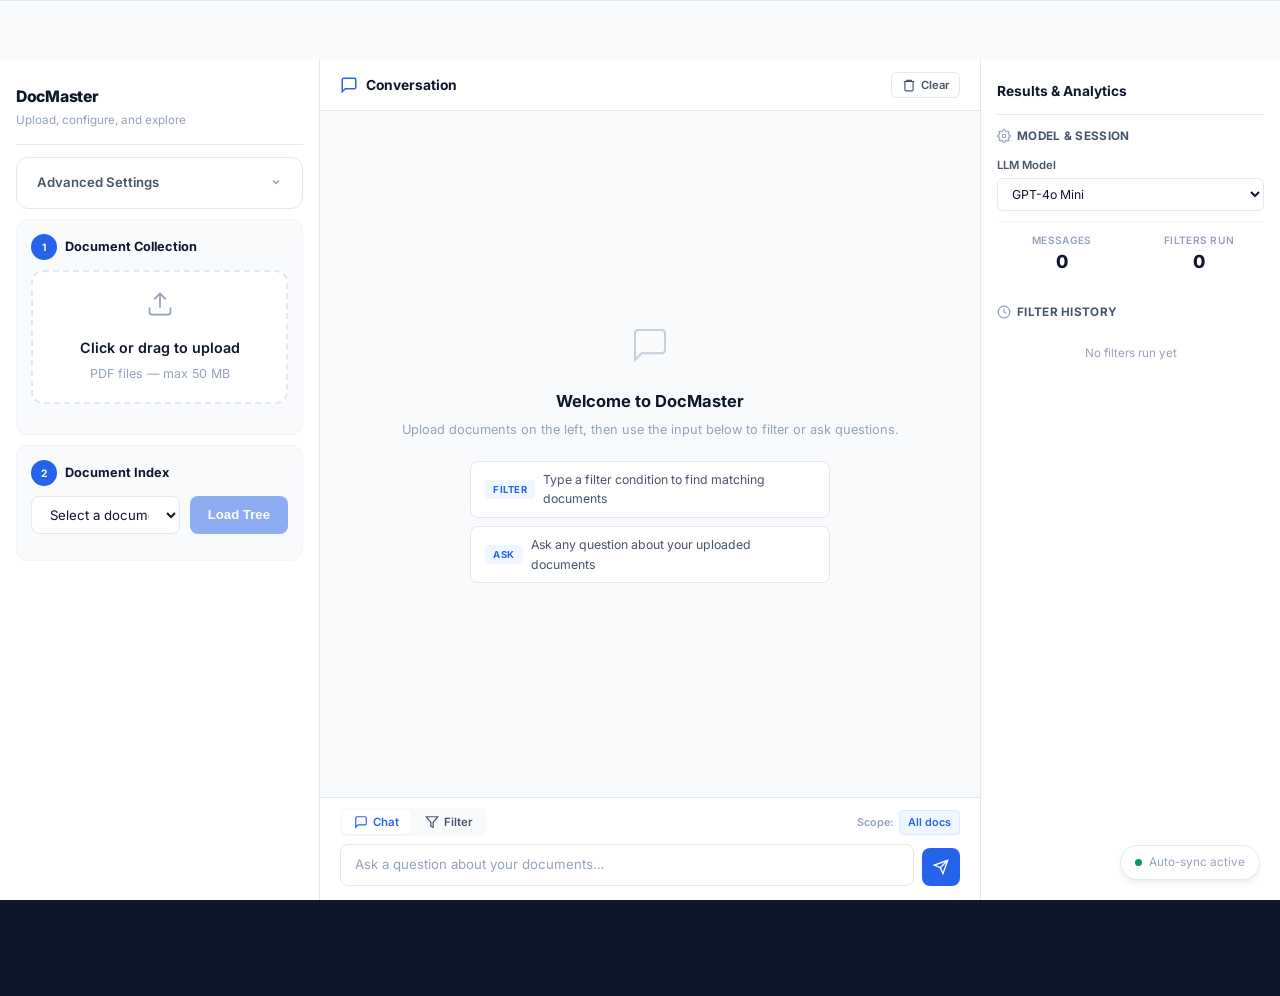
==== demo.html @ 3471fab4 "Improve demo system layout" ====
<!DOCTYPE html>
<html lang="en">
<head>
    <meta charset="UTF-8">
    <meta name="viewport" content="width=device-width, initial-scale=1.0">
    <title>DocMaster — Live Demo</title>
    <link rel="preconnect" href="https://fonts.googleapis.com">
    <link href="https://fonts.googleapis.com/css2?family=Inter:wght@300;400;500;600;700;800&display=swap" rel="stylesheet">
    <link rel="stylesheet" href="style.css">
</head>
<body class="demo-page" data-page="demo" data-nav-cta-text="Back to Home" data-nav-cta-href="index.html">

    <nav id="main-nav"></nav>

    <!-- Three-Column Demo Layout -->
    <div class="demo-layout-v2">

        <!-- Left Column: Config, Upload, Tree -->
        <aside class="panel-left">
            <div class="panel-left-header">
                <h2>DocMaster</h2>
                <p>Upload, configure, and explore</p>
            </div>

            <!-- Settings -->
            <div class="settings-panel">
                <div class="settings-header" id="settingsHeader">
                    <div class="settings-title">Advanced Settings</div>
                    <div class="settings-toggle" id="settingsToggle">
                        <svg width="12" height="12" viewBox="0 0 24 24" fill="none" stroke="currentColor" stroke-width="3"><path d="M6 9l6 6 6-6"/></svg>
                    </div>
                </div>
                <div class="settings-content" id="settingsContent">
                    <div class="setting-item">
                        <label class="setting-label" for="filterTopK">Filter Top K</label>
                        <div class="setting-description">Top chunks retrieved for the filter decision</div>
                        <input type="number" id="filterTopK" value="10" min="1" max="50">
                    </div>
                    <div class="setting-item">
                        <label class="setting-label" for="ragTopK">RAG Top K</label>
                        <div class="setting-description">Top results for RAG Q&amp;A retrieval</div>
                        <input type="number" id="ragTopK" value="5" min="1" max="20">
                    </div>
                    <div class="setting-item" style="justify-content:flex-end;">
                        <button class="settings-reset" id="resetSettings">Reset Defaults</button>
                    </div>
                </div>
            </div>

            <!-- Upload -->
            <div class="panel-card">
                <div class="panel-card-title">
                    <span class="step-num">1</span>
                    Document Collection
                </div>
                <div class="upload-area" id="uploadArea">
                    <div class="upload-icon">
                        <svg width="28" height="28" viewBox="0 0 24 24" fill="none" stroke="currentColor" stroke-width="1.5"><path d="M21 15v4a2 2 0 0 1-2 2H5a2 2 0 0 1-2-2v-4"/><polyline points="17 8 12 3 7 8"/><line x1="12" y1="3" x2="12" y2="15"/></svg>
                    </div>
                    <div id="uploadText">
                        <p class="upload-text-main">Click or drag to upload</p>
                        <p class="upload-text-sub">PDF files &mdash; max 50 MB</p>
                    </div>
                    <input type="file" id="fileInput" accept=".pdf">
                </div>
                <div id="uploadStatus"></div>
                <div class="document-list" id="documentList"></div>
            </div>

            <!-- Tree Viewer -->
            <div class="panel-card">
                <div class="panel-card-title">
                    <span class="step-num">2</span>
                    Document Index
                </div>
                <div class="tree-controls">
                    <select class="tree-select" id="treeDocumentSelect">
                        <option value="">Select a document&hellip;</option>
                    </select>
                    <button class="btn-small" id="loadTreeBtn" disabled>Load Tree</button>
                </div>
                <div class="index-view-tabs" id="indexViewTabs" style="display:none;">
                    <button class="index-tab active" data-view="tree">
                        <svg width="14" height="14" viewBox="0 0 24 24" fill="none" stroke="currentColor" stroke-width="2"><path d="M12 2L2 7l10 5 10-5-10-5z"/><path d="M2 17l10 5 10-5"/></svg>
                        Doc Tree
                    </button>
                    <button class="index-tab" data-view="hyperedge">
                        <svg width="14" height="14" viewBox="0 0 24 24" fill="none" stroke="currentColor" stroke-width="2"><circle cx="12" cy="12" r="3"/><path d="M12 2a10 10 0 0 1 0 20 10 10 0 0 1 0-20"/></svg>
                        Hyperedge
                    </button>
                    <button class="index-tab" data-view="cluster">
                        <svg width="14" height="14" viewBox="0 0 24 24" fill="none" stroke="currentColor" stroke-width="2"><circle cx="8" cy="8" r="3"/><circle cx="16" cy="16" r="3"/><circle cx="16" cy="8" r="3"/></svg>
                        Semantic Cluster
                    </button>
                </div>
                <div id="treeViewer" class="tree-viewer"></div>
            </div>
        </aside>

        <!-- Center Column: Unified Conversation -->
        <main class="panel-center">
            <div class="conversation-container">
                <!-- Conversation header -->
                <div class="conversation-header">
                    <div class="conversation-title">
                        <svg width="18" height="18" viewBox="0 0 24 24" fill="none" stroke="currentColor" stroke-width="2"><path d="M21 15a2 2 0 0 1-2 2H7l-4 4V5a2 2 0 0 1 2-2h14a2 2 0 0 1 2 2z"/></svg>
                        Conversation
                    </div>
                    <div class="conversation-actions">
                        <button class="conv-action-btn" id="chatClearBtn" title="Clear conversation">
                            <svg width="14" height="14" viewBox="0 0 24 24" fill="none" stroke="currentColor" stroke-width="2"><path d="M3 6h18"/><path d="M8 6V4h8v2"/><path d="M19 6v14a2 2 0 0 1-2 2H7a2 2 0 0 1-2-2V6"/></svg>
                            Clear
                        </button>
                    </div>
                </div>

                <!-- Conversation messages -->
                <div class="conversation-messages" id="chatMessages">
                    <div class="conversation-welcome" id="chatEmpty">
                        <div class="welcome-icon">
                            <svg width="40" height="40" viewBox="0 0 24 24" fill="none" stroke="currentColor" stroke-width="1.2"><path d="M21 15a2 2 0 0 1-2 2H7l-4 4V5a2 2 0 0 1 2-2h14a2 2 0 0 1 2 2z"/></svg>
                        </div>
                        <h3>Welcome to DocMaster</h3>
                        <p>Upload documents on the left, then use the input below to filter or ask questions.</p>
                        <div class="welcome-hints">
                            <div class="welcome-hint">
                                <span class="hint-tag">Filter</span>
                                Type a filter condition to find matching documents
                            </div>
                            <div class="welcome-hint">
                                <span class="hint-tag">Ask</span>
                                Ask any question about your uploaded documents
                            </div>
                        </div>
                    </div>
                </div>

                <!-- Unified input -->
                <div class="conversation-input-area">
                    <div class="input-mode-bar">
                        <div class="input-mode-tabs" id="inputModeTabs">
                            <button class="input-mode-tab active" data-mode="chat">
                                <svg width="14" height="14" viewBox="0 0 24 24" fill="none" stroke="currentColor" stroke-width="2"><path d="M21 15a2 2 0 0 1-2 2H7l-4 4V5a2 2 0 0 1 2-2h14a2 2 0 0 1 2 2z"/></svg>
                                Chat
                            </button>
                            <button class="input-mode-tab" data-mode="filter">
                                <svg width="14" height="14" viewBox="0 0 24 24" fill="none" stroke="currentColor" stroke-width="2"><polygon points="22 3 2 3 10 12.46 10 19 14 21 14 12.46 22 3"/></svg>
                                Filter
                            </button>
                        </div>
                        <div class="input-scope-bar" id="inputScopeBar">
                            <span class="scope-label">Scope:</span>
                            <div class="scope-options" id="chatScopeOptions">
                                <span class="scope-chip active" data-scope="all">All docs</span>
                                <span class="scope-chip" data-scope="filtered" id="filteredScopeChip" style="display:none;">Matched only</span>
                            </div>
                        </div>
                    </div>
                    <div class="input-row">
                        <textarea class="conv-input" id="chatInput" placeholder="Ask a question about your documents&hellip;" rows="1"></textarea>
                        <button class="conv-send-btn" id="chatSendBtn">
                            <svg width="16" height="16" viewBox="0 0 24 24" fill="none" stroke="currentColor" stroke-width="2"><line x1="22" y1="2" x2="11" y2="13"/><polygon points="22 2 15 22 11 13 2 9 22 2"/></svg>
                        </button>
                    </div>
                </div>
            </div>
        </main>

        <!-- Right Column: Results & Session -->
        <aside class="panel-right">
            <div class="panel-right-header">
                <h3>Results &amp; Analytics</h3>
            </div>

            <!-- Model Selection -->
            <div class="right-section">
                <div class="right-section-title">
                    <svg width="14" height="14" viewBox="0 0 24 24" fill="none" stroke="currentColor" stroke-width="2"><circle cx="12" cy="12" r="3"/><path d="M19.4 15a1.65 1.65 0 0 0 .33 1.82l.06.06a2 2 0 0 1 0 2.83 2 2 0 0 1-2.83 0l-.06-.06a1.65 1.65 0 0 0-1.82-.33 1.65 1.65 0 0 0-1 1.51V21a2 2 0 0 1-2 2 2 2 0 0 1-2-2v-.09A1.65 1.65 0 0 0 9 19.4a1.65 1.65 0 0 0-1.82.33l-.06.06a2 2 0 0 1-2.83 0 2 2 0 0 1 0-2.83l.06-.06A1.65 1.65 0 0 0 4.68 15a1.65 1.65 0 0 0-1.51-1H3a2 2 0 0 1-2-2 2 2 0 0 1 2-2h.09A1.65 1.65 0 0 0 4.6 9a1.65 1.65 0 0 0-.33-1.82l-.06-.06a2 2 0 0 1 0-2.83 2 2 0 0 1 2.83 0l.06.06A1.65 1.65 0 0 0 9 4.68a1.65 1.65 0 0 0 1-1.51V3a2 2 0 0 1 2-2 2 2 0 0 1 2 2v.09a1.65 1.65 0 0 0 1 1.51 1.65 1.65 0 0 0 1.82-.33l.06-.06a2 2 0 0 1 2.83 0 2 2 0 0 1 0 2.83l-.06.06A1.65 1.65 0 0 0 19.4 9a1.65 1.65 0 0 0 1.51 1H21a2 2 0 0 1 2 2 2 2 0 0 1-2 2h-.09a1.65 1.65 0 0 0-1.51 1z"/></svg>
                    Model &amp; Session
                </div>
                <div class="model-select-row">
                    <label class="model-label">LLM Model</label>
                    <select class="model-select" id="modelSelect">
                        <option value="gpt-4o-mini">GPT-4o Mini</option>
                        <option value="gpt-4o">GPT-4o</option>
                        <option value="claude-sonnet">Claude Sonnet</option>
                        <option value="claude-haiku">Claude Haiku</option>
                    </select>
                </div>
                <div class="session-info">
                    <div class="session-stat">
                        <span class="session-stat-label">Messages</span>
                        <span class="session-stat-value" id="sessionMsgCount">0</span>
                    </div>
                    <div class="session-stat">
                        <span class="session-stat-label">Filters run</span>
                        <span class="session-stat-value" id="sessionFilterCount">0</span>
                    </div>
                </div>
            </div>

            <!-- Filter Results Summary -->
            <div class="right-section" id="filterResultsPanel" style="display:none;">
                <div class="right-section-title">
                    <svg width="14" height="14" viewBox="0 0 24 24" fill="none" stroke="currentColor" stroke-width="2"><polygon points="22 3 2 3 10 12.46 10 19 14 21 14 12.46 22 3"/></svg>
                    Latest Filter Results
                </div>
                <div class="filter-query-display" id="filterQueryDisplay"></div>

                <!-- Result summary mini-cards -->
                <div class="result-mini-cards">
                    <div class="result-mini-card" id="miniDocTree">
                        <div class="mini-card-value" id="miniDocTreeVal">0</div>
                        <div class="mini-card-label">Tree</div>
                    </div>
                    <div class="result-mini-card" id="miniHyperedge">
                        <div class="mini-card-value" id="miniHyperedgeVal">0</div>
                        <div class="mini-card-label">Hyper</div>
                    </div>
                    <div class="result-mini-card" id="miniCombined">
                        <div class="mini-card-value" id="miniCombinedVal">0</div>
                        <div class="mini-card-label">Combined</div>
                    </div>
                </div>

                <!-- Per-doc breakdown -->
                <div class="right-doc-list" id="rightDocList"></div>

                <!-- Token usage -->
                <div class="token-usage-bar">
                    <div class="token-item">
                        <span class="token-label">Tree</span>
                        <span class="token-value" id="rightDocTokens">—</span>
                    </div>
                    <div class="token-item">
                        <span class="token-label">Hyper</span>
                        <span class="token-value" id="rightHyperedgeTokens">—</span>
                    </div>
                    <div class="token-item">
                        <span class="token-label">Combined</span>
                        <span class="token-value" id="rightCombinedTokens">—</span>
                    </div>
                </div>
            </div>

            <!-- Filter History -->
            <div class="right-section">
                <div class="right-section-title">
                    <svg width="14" height="14" viewBox="0 0 24 24" fill="none" stroke="currentColor" stroke-width="2"><circle cx="12" cy="12" r="10"/><polyline points="12 6 12 12 16 14"/></svg>
                    Filter History
                </div>
                <div class="filter-history-list" id="filterHistoryList">
                    <div class="filter-history-empty">No filters run yet</div>
                </div>
            </div>
        </aside>
    </div>

    <footer id="main-footer"></footer>

    <!-- Filter Progress Overlay -->
    <div class="filter-progress-overlay" id="filterProgressOverlay">
        <div class="filter-progress-card">
            <div class="filter-progress-title">Analyzing Documents</div>
            <div class="filter-progress-steps">
                <div class="filter-progress-step" id="fpStep1">
                    <div class="fp-step-icon">
                        <svg width="18" height="18" viewBox="0 0 24 24" fill="none" stroke="currentColor" stroke-width="2"><path d="M12 2L2 7l10 5 10-5-10-5z"/><path d="M2 17l10 5 10-5"/></svg>
                    </div>
                    <div class="fp-step-text">Traversing document trees</div>
                    <div class="fp-step-status"><span class="loading loading-blue"></span></div>
                </div>
                <div class="filter-progress-step" id="fpStep2">
                    <div class="fp-step-icon">
                        <svg width="18" height="18" viewBox="0 0 24 24" fill="none" stroke="currentColor" stroke-width="2"><circle cx="12" cy="12" r="3"/><path d="M12 2a10 10 0 0 1 0 20 10 10 0 0 1 0-20"/></svg>
                    </div>
                    <div class="fp-step-text">Searching hyperedges</div>
                    <div class="fp-step-status"></div>
                </div>
                <div class="filter-progress-step" id="fpStep3">
                    <div class="fp-step-icon">
                        <svg width="18" height="18" viewBox="0 0 24 24" fill="none" stroke="currentColor" stroke-width="2"><path d="M13 2L3 14h9l-1 8 10-12h-9l1-8z"/></svg>
                    </div>
                    <div class="fp-step-text">Combining strategies</div>
                    <div class="fp-step-status"></div>
                </div>
            </div>
            <div class="filter-progress-bar">
                <div class="filter-progress-bar-fill" id="filterProgressBar"></div>
            </div>
        </div>
    </div>

    <!-- Sync indicator -->
    <div class="sync-indicator" id="syncIndicator">
        <div class="sync-dot"></div>
        <span>Auto-sync active</span>
    </div>

    <script src="template.js"></script>
    <script src="app.js"></script>
</body>
</html>
---- style.css ----
/* ================================================================
   SemanticFilter — Professional Academic Demo Stylesheet
   ================================================================ */

*, *::before, *::after { margin: 0; padding: 0; box-sizing: border-box; }

:root {
    --primary: #2563eb;
    --primary-dark: #1d4ed8;
    --primary-light: #eff6ff;
    --primary-subtle: #dbeafe;
    --accent: #0891b2;
    --text: #0f172a;
    --text-secondary: #475569;
    --text-muted: #94a3b8;
    --border: #e2e8f0;
    --border-light: #f1f5f9;
    --bg: #f8fafc;
    --bg-alt: #f1f5f9;
    --white: #ffffff;
    --success: #059669;
    --success-bg: #ecfdf5;
    --error: #dc2626;
    --error-bg: #fef2f2;
    --shadow-xs: 0 1px 2px rgba(0,0,0,0.05);
    --shadow-sm: 0 1px 3px rgba(0,0,0,0.06), 0 1px 2px rgba(0,0,0,0.04);
    --shadow: 0 4px 6px -1px rgba(0,0,0,0.07), 0 2px 4px -2px rgba(0,0,0,0.05);
    --shadow-md: 0 10px 15px -3px rgba(0,0,0,0.08), 0 4px 6px -4px rgba(0,0,0,0.05);
    --shadow-lg: 0 20px 25px -5px rgba(0,0,0,0.08), 0 8px 10px -6px rgba(0,0,0,0.04);
    --radius: 8px;
    --radius-lg: 12px;
    --radius-xl: 16px;
    --font: 'Inter', -apple-system, BlinkMacSystemFont, 'Segoe UI', sans-serif;
    --max-width: 1120px;
    --transition: 0.2s ease;
}

html { scroll-behavior: smooth; }

body {
    font-family: var(--font);
    background: var(--white);
    color: var(--text);
    line-height: 1.6;
    font-size: 15px;
    -webkit-font-smoothing: antialiased;
    -moz-osx-font-smoothing: grayscale;
}

/* ── Navigation ── */
nav {
    position: sticky;
    top: 0;
    z-index: 100;
    background: rgba(255,255,255,0.92);
    backdrop-filter: blur(12px);
    -webkit-backdrop-filter: blur(12px);
    border-bottom: 1px solid var(--border);
}

.nav-inner {
    max-width: var(--max-width);
    margin: 0 auto;
    padding: 0 24px;
    height: 60px;
    display: flex;
    align-items: center;
    justify-content: space-between;
}

.nav-brand {
    display: flex;
    align-items: center;
    gap: 10px;
    font-size: 1em;
    font-weight: 700;
    color: var(--text);
    text-decoration: none;
    letter-spacing: -0.3px;
}

.nav-logo {
    display: inline-flex;
    align-items: center;
    justify-content: center;
    width: 32px;
    height: 32px;
    background: var(--primary);
    color: white;
    border-radius: 8px;
    font-size: 0.75em;
    font-weight: 800;
    letter-spacing: 0;
}

.nav-links {
    display: flex;
    gap: 2px;
    list-style: none;
}

.nav-links a {
    display: block;
    padding: 8px 14px;
    font-size: 0.875em;
    font-weight: 500;
    color: var(--text-secondary);
    text-decoration: none;
    border-radius: 6px;
    transition: color var(--transition), background var(--transition);
}

.nav-links a:hover {
    color: var(--primary);
    background: var(--primary-light);
}

.nav-cta {
    display: inline-flex;
    align-items: center;
    padding: 7px 16px;
    font-size: 0.85em;
    font-weight: 600;
    color: white;
    background: var(--primary);
    text-decoration: none;
    border-radius: 6px;
    transition: background var(--transition);
}

.nav-cta:hover {
    background: var(--primary-dark);
}

/* ── Hero ── */
.hero {
    background: linear-gradient(180deg, var(--primary-light) 0%, var(--white) 100%);
    border-bottom: 1px solid var(--border);
    padding: 80px 24px 72px;
    text-align: center;
}

.hero-inner {
    max-width: 800px;
    margin: 0 auto;
}

.hero-badge {
    display: inline-flex;
    align-items: center;
    gap: 8px;
    background: var(--primary);
    color: white;
    padding: 6px 18px;
    border-radius: 24px;
    font-size: 0.75em;
    font-weight: 700;
    letter-spacing: 1px;
    text-transform: uppercase;
    margin-bottom: 28px;
}

.hero h1 {
    font-size: 2.75em;
    font-weight: 800;
    color: var(--text);
    letter-spacing: -1.5px;
    line-height: 1.15;
    margin-bottom: 24px;
}

.hero-abstract {
    font-size: 1.05em;
    color: var(--text-secondary);
    line-height: 1.75;
    max-width: 680px;
    margin: 0 auto 36px;
}

.hero-abstract strong {
    color: var(--primary);
    font-weight: 600;
}

.hero-actions {
    display: flex;
    justify-content: center;
    gap: 12px;
    flex-wrap: wrap;
}

.btn-primary, .btn-outline {
    display: inline-flex;
    align-items: center;
    gap: 8px;
    padding: 12px 28px;
    border-radius: var(--radius);
    font-size: 0.95em;
    font-weight: 600;
    text-decoration: none;
    border: none;
    cursor: pointer;
    transition: all var(--transition);
}

.btn-primary {
    background: var(--primary);
    color: white;
}

.btn-primary:hover {
    background: var(--primary-dark);
    box-shadow: 0 4px 14px rgba(37,99,235,0.3);
    transform: translateY(-1px);
}

.btn-outline {
    background: white;
    color: var(--primary);
    border: 1.5px solid var(--primary);
}

.btn-outline:hover {
    background: var(--primary-light);
    transform: translateY(-1px);
}

/* ── Sections ── */
.section {
    padding: 80px 24px;
}

.section-alt {
    background: var(--bg);
}

.container {
    max-width: var(--max-width);
    margin: 0 auto;
}

.section-header {
    margin-bottom: 48px;
}

.section-label {
    font-size: 0.8em;
    font-weight: 700;
    letter-spacing: 1.5px;
    text-transform: uppercase;
    color: var(--primary);
    margin-bottom: 12px;
}

.section-title {
    font-size: 1.85em;
    font-weight: 800;
    letter-spacing: -0.8px;
    color: var(--text);
    margin-bottom: 14px;
    line-height: 1.2;
}

.section-desc {
    font-size: 1em;
    color: var(--text-secondary);
    line-height: 1.75;
    max-width: 680px;
}

/* ── Overview Cards ── */
.overview-grid {
    display: grid;
    grid-template-columns: repeat(3, 1fr);
    gap: 20px;
}

.overview-card {
    background: white;
    border: 1px solid var(--border);
    border-radius: var(--radius-lg);
    padding: 28px 24px;
    transition: box-shadow var(--transition), transform var(--transition);
}

.overview-card:hover {
    box-shadow: var(--shadow-md);
    transform: translateY(-3px);
}

.card-icon {
    width: 44px;
    height: 44px;
    border-radius: 10px;
    display: flex;
    align-items: center;
    justify-content: center;
    margin-bottom: 16px;
}

.icon-blue { background: var(--primary-subtle); color: var(--primary); }
.icon-teal { background: #ccfbf1; color: #0d9488; }
.icon-purple { background: #f3e8ff; color: #7c3aed; }
.icon-green { background: #dcfce7; color: #16a34a; }
.icon-orange { background: #ffedd5; color: #ea580c; }

.overview-card h3 {
    font-size: 0.95em;
    font-weight: 700;
    color: var(--text);
    margin-bottom: 8px;
}

.overview-card p {
    font-size: 0.875em;
    color: var(--text-secondary);
    line-height: 1.65;
}

/* ── Capabilities Tiers ── */
.capabilities-tiers {
    max-width: 800px;
}

.tier {
    background: white;
    border: 1px solid var(--border);
    border-radius: var(--radius-lg);
    padding: 28px 32px;
    transition: box-shadow var(--transition);
}

.tier:hover {
    box-shadow: var(--shadow);
}

.tier-header {
    display: flex;
    gap: 20px;
    align-items: flex-start;
}

.tier-number {
    flex-shrink: 0;
    width: 40px;
    height: 40px;
    background: var(--primary);
    color: white;
    border-radius: 10px;
    display: flex;
    align-items: center;
    justify-content: center;
    font-size: 1em;
    font-weight: 800;
}

.tier-info h3 {
    font-size: 1.05em;
    font-weight: 700;
    color: var(--text);
    margin-bottom: 6px;
}

.tier-info p {
    font-size: 0.9em;
    color: var(--text-secondary);
    line-height: 1.65;
}

.tier-tags {
    display: flex;
    flex-wrap: wrap;
    gap: 8px;
    margin-top: 16px;
    padding-left: 60px;
}

.tier-tag {
    display: inline-block;
    padding: 4px 12px;
    background: var(--primary-light);
    color: var(--primary);
    border-radius: 20px;
    font-size: 0.8em;
    font-weight: 600;
}

.tier-connector {
    width: 2px;
    height: 28px;
    background: var(--border);
    margin: 0 0 0 48px;
}

/* ── Architecture ── */
.arch-layout {
    display: grid;
    grid-template-columns: 1fr 1fr;
    gap: 48px;
    align-items: start;
}

.pipeline-steps {
    display: flex;
    flex-direction: column;
}

.pipeline-step {
    display: flex;
    gap: 16px;
    position: relative;
}

.pipeline-step:not(:last-child)::before {
    content: '';
    position: absolute;
    left: 19px;
    top: 44px;
    bottom: 0;
    width: 2px;
    background: var(--border);
}

.step-dot {
    flex-shrink: 0;
    width: 38px;
    height: 38px;
    border-radius: 50%;
    background: var(--primary);
    color: white;
    font-size: 0.82em;
    font-weight: 700;
    display: flex;
    align-items: center;
    justify-content: center;
    border: 3px solid white;
    box-shadow: 0 0 0 2px var(--primary);
    z-index: 1;
}

.step-body {
    padding-bottom: 28px;
}

.step-body h4 {
    font-size: 0.95em;
    font-weight: 700;
    color: var(--text);
    margin-bottom: 4px;
}

.step-body p {
    font-size: 0.875em;
    color: var(--text-secondary);
    line-height: 1.65;
}

.arch-diagram {
    background: white;
    border: 1px solid var(--border);
    border-radius: var(--radius-lg);
    padding: 28px 24px;
    box-shadow: var(--shadow-sm);
}

.arch-diagram h4 {
    font-size: 0.8em;
    font-weight: 700;
    text-transform: uppercase;
    letter-spacing: 1px;
    color: var(--primary);
    margin-bottom: 20px;
}

.arch-layer {
    background: var(--bg);
    border: 1px solid var(--border);
    border-radius: 8px;
    padding: 14px 16px;
}

.arch-layer-title {
    font-weight: 700;
    color: var(--text);
    margin-bottom: 8px;
    font-size: 0.88em;
}

.arch-layer-items {
    display: flex;
    flex-wrap: wrap;
    gap: 6px;
}

.arch-tag {
    background: white;
    color: var(--text-secondary);
    padding: 3px 10px;
    border-radius: 20px;
    font-size: 0.8em;
    font-weight: 500;
    border: 1px solid var(--border);
}

.arch-arrow {
    display: flex;
    justify-content: center;
    color: var(--text-muted);
    padding: 8px 0;
}

/* ── Demo Panel ── */
.demo-panel {
    background: white;
    border: 1px solid var(--border);
    border-radius: var(--radius-xl);
    box-shadow: var(--shadow-lg);
    overflow: hidden;
}

.demo-panel-header {
    background: linear-gradient(135deg, var(--primary) 0%, #3b82f6 50%, #0ea5e9 100%);
    padding: 24px 32px;
    color: white;
}

.demo-panel-header h3 {
    font-size: 1.1em;
    font-weight: 700;
    margin-bottom: 2px;
}

.demo-panel-header p {
    font-size: 0.85em;
    opacity: 0.85;
}

.demo-panel-body {
    padding: 28px;
}

/* Step cards */
.demo-step-card {
    background: var(--bg);
    border: 1px solid var(--border);
    border-radius: var(--radius-lg);
    padding: 24px;
    margin-bottom: 16px;
}

.demo-step-title {
    display: flex;
    align-items: center;
    gap: 10px;
    font-weight: 700;
    font-size: 0.95em;
    color: var(--text);
    margin-bottom: 16px;
}

.step-num {
    display: inline-flex;
    align-items: center;
    justify-content: center;
    width: 26px;
    height: 26px;
    background: var(--primary);
    color: white;
    border-radius: 50%;
    font-size: 0.8em;
    font-weight: 700;
    flex-shrink: 0;
}

/* Upload area */
.upload-area {
    border: 2px dashed var(--border);
    border-radius: var(--radius-lg);
    padding: 40px 24px;
    text-align: center;
    cursor: pointer;
    transition: all var(--transition);
    background: white;
}

.upload-area:hover {
    border-color: var(--primary);
    background: var(--primary-light);
}

.upload-area.dragover {
    border-color: var(--primary);
    background: var(--primary-subtle);
    border-style: solid;
}

#fileInput { display: none; }

.upload-icon {
    color: var(--text-muted);
    margin-bottom: 12px;
}

.upload-area:hover .upload-icon { color: var(--primary); }

.upload-text-main {
    font-size: 0.95em;
    font-weight: 600;
    color: var(--text);
    margin-bottom: 4px;
}

.upload-text-sub {
    font-size: 0.83em;
    color: var(--text-muted);
}

/* Form controls */
input[type="text"], input[type="number"], textarea, select {
    width: 100%;
    padding: 11px 14px;
    border: 1px solid var(--border);
    border-radius: var(--radius);
    font-size: 0.92em;
    font-family: inherit;
    color: var(--text);
    background: white;
    transition: border-color var(--transition), box-shadow var(--transition);
}

input[type="text"]:focus, input[type="number"]:focus, textarea:focus, select:focus {
    outline: none;
    border-color: var(--primary);
    box-shadow: 0 0 0 3px rgba(37,99,235,0.1);
}

input::placeholder, textarea::placeholder { color: var(--text-muted); }

.btn {
    background: var(--primary);
    color: white;
    padding: 12px 28px;
    border: none;
    border-radius: var(--radius);
    font-size: 0.92em;
    font-weight: 600;
    cursor: pointer;
    transition: all var(--transition);
    margin-top: 12px;
    display: inline-flex;
    align-items: center;
    gap: 8px;
}

.btn:hover:not(:disabled) {
    background: var(--primary-dark);
    box-shadow: 0 4px 12px rgba(37,99,235,0.25);
}

.btn:disabled { opacity: 0.5; cursor: not-allowed; }

.btn-small {
    background: var(--primary);
    color: white;
    padding: 9px 18px;
    border: none;
    border-radius: var(--radius);
    font-size: 0.88em;
    font-weight: 600;
    cursor: pointer;
    transition: background var(--transition);
    white-space: nowrap;
}

.btn-small:hover:not(:disabled) { background: var(--primary-dark); }
.btn-small:disabled { opacity: 0.5; cursor: not-allowed; }

/* Status */
.status {
    padding: 12px 16px;
    border-radius: var(--radius);
    margin-top: 12px;
    font-size: 0.88em;
    font-weight: 500;
    display: flex;
    align-items: center;
    gap: 8px;
}

.status.info { background: var(--primary-light); color: #1e40af; border: 1px solid var(--primary-subtle); }
.status.success { background: var(--success-bg); color: #065f46; border: 1px solid #a7f3d0; }
.status.error { background: var(--error-bg); color: #991b1b; border: 1px solid #fecaca; }

/* Document list */
.document-list { margin-top: 16px; }

.doc-list-label {
    font-size: 0.78em;
    font-weight: 700;
    text-transform: uppercase;
    letter-spacing: 0.8px;
    color: var(--text-muted);
    margin-bottom: 8px;
}

.document-item {
    display: flex;
    justify-content: space-between;
    align-items: center;
    padding: 10px 14px;
    background: white;
    border: 1px solid var(--border);
    border-radius: 8px;
    margin-bottom: 6px;
    font-size: 0.88em;
}

.document-name { font-weight: 500; color: var(--text); }
.document-size { color: var(--text-muted); font-size: 0.85em; }

/* Results */
.results { display: none; }
.results.show { display: block; animation: fadeIn 0.4s ease; }

@keyframes fadeIn {
    from { opacity: 0; transform: translateY(10px); }
    to { opacity: 1; transform: translateY(0); }
}

.results-summary {
    display: grid;
    grid-template-columns: repeat(3, 1fr);
    gap: 14px;
    margin-bottom: 24px;
}

.result-item {
    padding: 20px;
    border-radius: var(--radius-lg);
    text-align: center;
    border: 2px solid var(--border);
    background: white;
    transition: all var(--transition);
}

.result-item.match {
    background: var(--success-bg);
    border-color: #34d399;
}

.result-item.no-match {
    background: var(--error-bg);
    border-color: #fca5a5;
}

.result-item h4 {
    font-size: 0.75em;
    color: var(--text-muted);
    text-transform: uppercase;
    letter-spacing: 0.8px;
    font-weight: 700;
    margin-bottom: 10px;
}

.result-value {
    font-size: 2em;
    font-weight: 800;
    letter-spacing: -1px;
}

.result-item.match .result-value { color: var(--success); }
.result-item.no-match .result-value { color: var(--error); }

.result-sub {
    font-size: 0.75em;
    color: var(--text-muted);
    margin-top: 6px;
}

/* Doc results */
.filtered-docs { margin-top: 20px; }

.results-sub-label {
    font-size: 0.78em;
    font-weight: 700;
    text-transform: uppercase;
    letter-spacing: 0.8px;
    color: var(--text-muted);
    margin-bottom: 10px;
    padding-top: 20px;
    border-top: 1px solid var(--border);
}

.doc-result {
    background: white;
    border: 1px solid var(--border);
    border-radius: 8px;
    padding: 14px 16px;
    margin-bottom: 8px;
    display: flex;
    justify-content: space-between;
    align-items: center;
    font-size: 0.88em;
}

.doc-result.matched {
    background: var(--success-bg);
    border-color: #6ee7b7;
}

.doc-result-name { font-weight: 600; color: var(--text); }

.doc-result-strategies { display: flex; gap: 6px; }

.strategy-badge {
    padding: 3px 9px;
    border-radius: 4px;
    font-size: 0.78em;
    font-weight: 600;
}

.strategy-badge.match { background: var(--success); color: white; }
.strategy-badge.no-match { background: #e2e8f0; color: var(--text-muted); }

/* Metrics */
.metrics-grid {
    display: grid;
    grid-template-columns: repeat(3, 1fr);
    gap: 12px;
    margin-top: 20px;
    padding-top: 20px;
    border-top: 1px solid var(--border);
}

.metric {
    text-align: center;
    padding: 16px;
    background: white;
    border: 1px solid var(--border);
    border-radius: var(--radius);
}

.metric-value {
    font-size: 1.5em;
    font-weight: 800;
    color: var(--primary);
    letter-spacing: -0.5px;
}

.metric-label {
    font-size: 0.78em;
    color: var(--text-muted);
    margin-top: 6px;
    font-weight: 500;
}

/* Loading spinner */
.loading {
    display: inline-block;
    width: 14px;
    height: 14px;
    border: 2px solid rgba(255,255,255,0.3);
    border-radius: 50%;
    border-top-color: white;
    animation: spin 0.7s linear infinite;
    vertical-align: middle;
}

.loading-blue {
    border-color: rgba(37,99,235,0.2);
    border-top-color: var(--primary);
}

@keyframes spin { to { transform: rotate(360deg); } }

/* Settings */
.settings-panel {
    background: white;
    border: 1px solid var(--border);
    border-radius: var(--radius-lg);
    margin-bottom: 16px;
    overflow: hidden;
}

.settings-header {
    display: flex;
    justify-content: space-between;
    align-items: center;
    padding: 14px 20px;
    cursor: pointer;
    user-select: none;
    border-bottom: 1px solid transparent;
    transition: background var(--transition);
}

.settings-header:hover { background: var(--bg); }
.settings-header.open { border-bottom-color: var(--border); }

.settings-title {
    font-size: 0.88em;
    font-weight: 600;
    color: var(--text-secondary);
}

.settings-toggle {
    color: var(--text-muted);
    transition: transform var(--transition);
    display: flex;
    align-items: center;
}

.settings-toggle.open { transform: rotate(180deg); }

.settings-content {
    display: grid;
    grid-template-columns: repeat(auto-fit, minmax(200px, 1fr));
    gap: 16px;
    padding: 0 20px;
    max-height: 0;
    overflow: hidden;
    transition: max-height 0.3s ease, padding 0.3s ease;
}

.settings-content.show { max-height: 300px; padding: 20px; }

.setting-item { display: flex; flex-direction: column; gap: 6px; }
.setting-label { font-size: 0.88em; font-weight: 600; color: var(--text); }
.setting-description { font-size: 0.78em; color: var(--text-muted); }

.settings-reset {
    padding: 7px 14px;
    background: var(--bg);
    color: var(--text-muted);
    border: 1px solid var(--border);
    border-radius: 6px;
    font-size: 0.82em;
    cursor: pointer;
    font-weight: 600;
    transition: background var(--transition);
    align-self: flex-end;
    margin-top: auto;
}

.settings-reset:hover { background: var(--border); }

/* Tree viewer */
.tree-controls {
    display: flex;
    gap: 10px;
    margin-bottom: 12px;
}

.tree-select {
    flex: 1;
    padding: 9px 14px;
    border: 1px solid var(--border);
    border-radius: var(--radius);
    font-size: 0.88em;
    background: white;
    cursor: pointer;
}

.tree-select:focus {
    outline: none;
    border-color: var(--primary);
    box-shadow: 0 0 0 3px rgba(37,99,235,0.1);
}

.tree-viewer {
    background: white;
    border: 1px solid var(--border);
    border-radius: var(--radius);
    padding: 16px;
    max-height: 500px;
    overflow: auto;
    display: none;
}

.tree-stats {
    background: var(--bg);
    padding: 10px 14px;
    border-radius: 6px;
    margin-bottom: 14px;
    display: flex;
    align-items: center;
    gap: 20px;
    font-size: 0.83em;
    color: var(--text-secondary);
    border: 1px solid var(--border);
}

/* ── SVG Tree Graph Visualization ── */
.tree-svg-wrapper {
    overflow: auto;
    max-height: 400px;
    position: relative;
    padding: 8px 0;
}

.tree-svg-wrapper.tree-svg-modal {
    max-height: none;
    overflow: visible;
    flex: 1;
}

.tree-svg {
    display: block;
    min-width: 100%;
    font-family: var(--font);
}

.tree-view-btn {
    display: inline-flex;
    align-items: center;
    gap: 4px;
    padding: 4px 10px;
    font-size: 0.78em;
    font-weight: 600;
    color: var(--primary);
    background: white;
    border: 1.5px solid var(--primary-subtle);
    border-radius: 6px;
    cursor: pointer;
    transition: all 0.2s ease;
    margin-left: auto;
}

.tree-view-btn:hover {
    background: var(--primary);
    color: white;
    border-color: var(--primary);
}

.tree-empty { text-align: center; color: var(--text-muted); padding: 28px; font-size: 0.88em; }

/* Node detail popup */
.tree-detail-popup {
    position: absolute;
    top: 50%;
    left: 50%;
    transform: translate(-50%, -50%);
    background: white;
    border: 1px solid var(--border);
    border-radius: var(--radius-lg);
    box-shadow: var(--shadow-lg);
    padding: 18px;
    max-width: 360px;
    width: 90%;
    z-index: 50;
    animation: detailPopIn 0.2s ease-out;
}

@keyframes detailPopIn {
    from { opacity: 0; transform: translate(-50%, -50%) scale(0.95); }
    to { opacity: 1; transform: translate(-50%, -50%) scale(1); }
}

.tree-detail-close {
    position: absolute;
    top: 8px;
    right: 12px;
    font-size: 18px;
    cursor: pointer;
    color: var(--text-muted);
    line-height: 1;
}

.tree-detail-close:hover { color: var(--text); }

.tree-detail-type {
    font-size: 0.72em;
    font-weight: 800;
    text-transform: uppercase;
    letter-spacing: 0.5px;
    margin-bottom: 10px;
}

.tree-detail-section { margin-bottom: 10px; }
.tree-detail-label {
    font-size: 0.7em;
    font-weight: 700;
    color: var(--text-muted);
    text-transform: uppercase;
    letter-spacing: 0.5px;
    margin-bottom: 3px;
}
.tree-detail-text {
    font-size: 0.84em;
    color: var(--text);
    line-height: 1.5;
    max-height: 120px;
    overflow-y: auto;
}

.tree-detail-meta {
    display: flex;
    flex-wrap: wrap;
    gap: 6px;
}

.tree-detail-tag {
    display: inline-block;
    padding: 3px 8px;
    background: var(--bg);
    border: 1px solid var(--border);
    border-radius: 12px;
    font-size: 0.72em;
    color: var(--text-secondary);
    font-weight: 600;
}

/* Index view tabs */
.index-view-tabs {
    display: flex;
    gap: 4px;
    padding: 4px;
    background: var(--bg);
    border-radius: 10px;
    margin-bottom: 10px;
    border: 1px solid var(--border);
}

.index-tab {
    flex: 1;
    display: flex;
    align-items: center;
    justify-content: center;
    gap: 5px;
    padding: 7px 10px;
    border: none;
    background: transparent;
    border-radius: 7px;
    font-size: 0.78em;
    font-weight: 600;
    color: var(--text-secondary);
    cursor: pointer;
    transition: all 0.2s ease;
    white-space: nowrap;
}

.index-tab:hover:not(.disabled) { background: white; color: var(--text); }
.index-tab.active { background: white; color: var(--primary); box-shadow: 0 1px 3px rgba(0,0,0,0.08); }
.index-tab.disabled { opacity: 0.4; cursor: not-allowed; }
.index-tab svg { flex-shrink: 0; }

/* Hyperedge view */
.hyperedge-container {
    display: flex;
    flex-direction: column;
    gap: 14px;
    max-height: 500px;
    overflow-y: auto;
    padding: 4px;
}

.hyperedge-section {
    background: white;
    border: 1px solid var(--border);
    border-radius: 10px;
    overflow: hidden;
}

.hyperedge-section-header {
    padding: 10px 14px;
    background: linear-gradient(135deg, #f8fafc, #f1f5f9);
    border-bottom: 1px solid var(--border);
    display: flex;
    align-items: center;
    justify-content: space-between;
    gap: 8px;
}

.hyperedge-section-title {
    font-weight: 700;
    font-size: 0.85em;
    color: var(--text);
    flex: 1;
    min-width: 0;
    overflow: hidden;
    text-overflow: ellipsis;
    white-space: nowrap;
}

.hyperedge-section-meta {
    font-size: 0.72em;
    color: var(--text-secondary);
    white-space: nowrap;
}

.hyperedge-group {
    padding: 10px 14px;
    border-left: 3px solid #6366f1;
    margin: 8px 10px;
    border-radius: 0 6px 6px 0;
    background: #fafbfc;
}

.hyperedge-group-header {
    display: flex;
    align-items: center;
    gap: 8px;
    margin-bottom: 6px;
}

.hyperedge-badge {
    display: inline-flex;
    align-items: center;
    justify-content: center;
    padding: 2px 8px;
    border-radius: 10px;
    font-size: 0.7em;
    font-weight: 700;
    color: white;
    min-width: 28px;
}

.hyperedge-node-count {
    font-size: 0.72em;
    color: var(--text-secondary);
}

.hyperedge-summary {
    font-size: 0.78em;
    color: #475569;
    line-height: 1.5;
    margin-bottom: 8px;
    font-style: italic;
    padding: 6px 8px;
    background: white;
    border-radius: 6px;
    border: 1px solid #e2e8f0;
}

.hyperedge-nodes {
    display: flex;
    flex-direction: column;
    gap: 4px;
}

.hyperedge-node-chip {
    display: flex;
    align-items: baseline;
    gap: 6px;
    padding: 5px 8px;
    background: white;
    border: 1px solid #e2e8f0;
    border-radius: 6px;
    cursor: pointer;
    transition: all 0.15s ease;
}

.hyperedge-node-chip:hover {
    border-color: var(--primary);
    box-shadow: 0 1px 4px rgba(37,99,235,0.1);
}

.hyperedge-chip-type {
    font-size: 0.65em;
    font-weight: 700;
    text-transform: uppercase;
    flex-shrink: 0;
}

.hyperedge-chip-text {
    font-size: 0.75em;
    color: var(--text-secondary);
    overflow: hidden;
    text-overflow: ellipsis;
    white-space: nowrap;
}

.hyperedge-must-links {
    margin-top: 6px;
    display: flex;
    align-items: center;
    gap: 6px;
    flex-wrap: wrap;
}

.must-link-label {
    font-size: 0.68em;
    font-weight: 600;
    color: #94a3b8;
}

.must-link-chip {
    font-size: 0.68em;
    padding: 2px 7px;
    background: #ede9fe;
    color: #6d28d9;
    border-radius: 8px;
    font-weight: 500;
}

/* Cluster view */
.cluster-container {
    display: flex;
    flex-direction: column;
    gap: 10px;
    max-height: 500px;
    overflow-y: auto;
    padding: 4px;
}

.cluster-section {
    background: white;
    border: 1px solid var(--border);
    border-left: 3px solid #6366f1;
    border-radius: 0 8px 8px 0;
    padding: 10px 12px;
}

.cluster-header {
    display: flex;
    align-items: center;
    gap: 8px;
    margin-bottom: 8px;
}

.cluster-badge {
    display: inline-flex;
    align-items: center;
    justify-content: center;
    padding: 2px 10px;
    border-radius: 10px;
    font-size: 0.72em;
    font-weight: 700;
    color: white;
}

.cluster-count {
    font-size: 0.72em;
    color: var(--text-secondary);
}

.cluster-nodes {
    display: flex;
    flex-direction: column;
    gap: 3px;
}

.cluster-node-chip {
    display: flex;
    align-items: baseline;
    gap: 6px;
    padding: 5px 8px;
    background: #f8fafc;
    border: 1px solid #e2e8f0;
    border-radius: 6px;
    cursor: pointer;
    transition: all 0.15s ease;
}

.cluster-node-chip:hover {
    border-color: var(--primary);
    background: white;
}

.cluster-chip-type {
    font-size: 0.65em;
    font-weight: 700;
    text-transform: uppercase;
    flex-shrink: 0;
}

.cluster-chip-text {
    font-size: 0.75em;
    color: var(--text-secondary);
    overflow: hidden;
    text-overflow: ellipsis;
    white-space: nowrap;
}

.cluster-constraints {
    background: #f8fafc;
    border: 1px solid var(--border);
    border-radius: 8px;
    padding: 10px 12px;
}

.cluster-constraint-title {
    font-size: 0.78em;
    font-weight: 700;
    color: var(--text);
    margin-bottom: 6px;
}

.cluster-constraint-summary {
    display: flex;
    gap: 8px;
}

.constraint-badge {
    font-size: 0.7em;
    padding: 3px 8px;
    border-radius: 8px;
    font-weight: 600;
}

.constraint-badge.must-link { background: #dcfce7; color: #16a34a; }
.constraint-badge.cannot-link { background: #fee2e2; color: #dc2626; }

/* Semantic tree hierarchy */
.sem-tree-node { margin-bottom: 6px; }

.sem-tree-node-header {
    display: flex;
    align-items: center;
    gap: 8px;
    padding: 6px 10px;
    border-left: 3px solid #6366f1;
    background: white;
    border-radius: 0 6px 6px 0;
    border-top: 1px solid #f1f5f9;
    border-bottom: 1px solid #f1f5f9;
    border-right: 1px solid #f1f5f9;
}

.sem-tree-badge {
    display: inline-flex;
    align-items: center;
    justify-content: center;
    padding: 2px 8px;
    border-radius: 10px;
    font-size: 0.7em;
    font-weight: 700;
    color: white;
}

.sem-tree-children-count {
    font-size: 0.7em;
    color: var(--text-secondary);
}

.sem-tree-summary {
    font-size: 0.76em;
    color: #475569;
    line-height: 1.5;
    font-style: italic;
    padding: 4px 8px;
    margin: 4px 0;
}

.sem-tree-leaf-nodes {
    display: flex;
    flex-direction: column;
    gap: 3px;
    margin: 4px 0;
}

/* Full-screen tree modal */
.tree-modal-overlay {
    position: fixed;
    inset: 0;
    background: rgba(0,0,0,0.4);
    backdrop-filter: blur(4px);
    z-index: 9999;
    display: flex;
    align-items: center;
    justify-content: center;
    opacity: 0;
    transition: opacity 0.25s ease;
}

.tree-modal-overlay.active { opacity: 1; }

.tree-modal {
    background: white;
    border-radius: var(--radius-xl);
    box-shadow: var(--shadow-lg);
    width: 92vw;
    height: 85vh;
    max-width: 1400px;
    display: flex;
    flex-direction: column;
    overflow: hidden;
    animation: modalSlideUp 0.3s ease-out;
}

@keyframes modalSlideUp {
    from { opacity: 0; transform: translateY(20px); }
    to { opacity: 1; transform: translateY(0); }
}

.tree-modal-header {
    display: flex;
    align-items: center;
    gap: 16px;
    padding: 14px 24px;
    border-bottom: 1px solid var(--border);
    background: var(--bg);
}

.tree-modal-header h3 {
    font-size: 1em;
    font-weight: 700;
    color: var(--text);
    white-space: nowrap;
}

/* Modal toolbar */
.tree-modal-toolbar {
    display: flex;
    align-items: center;
    gap: 8px;
    margin-left: auto;
}

.tree-toolbar-group {
    display: flex;
    align-items: center;
    gap: 4px;
    background: white;
    border: 1px solid var(--border);
    border-radius: 8px;
    padding: 3px 4px;
}

.tree-toolbar-btn {
    display: inline-flex;
    align-items: center;
    gap: 4px;
    padding: 5px 8px;
    font-size: 0.76em;
    font-weight: 600;
    color: var(--text-secondary);
    background: transparent;
    border: none;
    border-radius: 5px;
    cursor: pointer;
    transition: all 0.15s ease;
    white-space: nowrap;
}

.tree-toolbar-btn:hover {
    background: var(--primary-light);
    color: var(--primary);
}

.tree-toolbar-btn:active {
    transform: scale(0.95);
}

.tree-zoom-label {
    font-size: 0.74em;
    font-weight: 700;
    color: var(--text);
    min-width: 38px;
    text-align: center;
    user-select: none;
}

.tree-toolbar-divider {
    width: 1px;
    height: 24px;
    background: var(--border);
    margin: 0 2px;
}

.tree-modal-close {
    width: 32px;
    height: 32px;
    display: flex;
    align-items: center;
    justify-content: center;
    font-size: 20px;
    background: none;
    border: 1px solid var(--border);
    border-radius: 8px;
    cursor: pointer;
    color: var(--text-muted);
    transition: all 0.15s ease;
}

.tree-modal-close:hover {
    background: var(--error-bg);
    color: var(--error);
    border-color: var(--error);
}

.tree-modal-body {
    flex: 1;
    overflow: auto;
    padding: 16px;
    position: relative;
}

/* ── RAG Chat ── */
.chat-header-row {
    display: flex;
    justify-content: space-between;
    align-items: center;
    margin-bottom: 14px;
}

.chat-scope-bar {
    display: flex;
    align-items: center;
    gap: 10px;
    padding: 10px 14px;
    background: white;
    border: 1px solid var(--border);
    border-radius: var(--radius);
    margin-bottom: 14px;
    font-size: 0.86em;
    flex-wrap: wrap;
}

.chat-scope-label { color: var(--text-muted); font-weight: 600; white-space: nowrap; }
.chat-scope-options { display: flex; gap: 6px; flex-wrap: wrap; }

.scope-chip {
    padding: 4px 14px;
    border-radius: 20px;
    border: 1px solid var(--border);
    background: white;
    color: var(--text-muted);
    font-size: 0.83em;
    cursor: pointer;
    transition: all 0.15s;
    font-weight: 500;
}

.scope-chip:hover { border-color: var(--primary); color: var(--primary); }
.scope-chip.active { background: var(--primary); border-color: var(--primary); color: white; }

.chat-messages {
    min-height: 300px;
    max-height: 440px;
    overflow-y: auto;
    border: 1px solid var(--border);
    border-radius: var(--radius);
    padding: 16px;
    background: var(--bg);
    display: flex;
    flex-direction: column;
    gap: 14px;
    margin-bottom: 12px;
}

.chat-empty {
    display: flex;
    flex-direction: column;
    align-items: center;
    justify-content: center;
    height: 100%;
    min-height: 180px;
    color: var(--text-muted);
    text-align: center;
    gap: 12px;
}

.chat-empty-icon { color: var(--text-muted); }
.chat-empty-text { font-size: 0.86em; line-height: 1.6; }

.chat-message { display: flex; gap: 10px; animation: fadeInUp 0.2s ease; }

@keyframes fadeInUp {
    from { opacity: 0; transform: translateY(4px); }
    to { opacity: 1; transform: translateY(0); }
}

.chat-message.user { flex-direction: row-reverse; }

.chat-avatar {
    width: 30px; height: 30px;
    border-radius: 50%;
    display: flex;
    align-items: center;
    justify-content: center;
    font-size: 0.75em;
    flex-shrink: 0;
    font-weight: 700;
}

.chat-message.user .chat-avatar { background: var(--primary); color: white; }
.chat-message.assistant .chat-avatar { background: var(--bg-alt); color: var(--text-secondary); }

.chat-bubble {
    max-width: 75%;
    padding: 10px 14px;
    border-radius: 12px;
    font-size: 0.9em;
    line-height: 1.6;
}

.chat-message.user .chat-bubble {
    background: var(--primary);
    color: white;
    border-bottom-right-radius: 4px;
}

.chat-message.assistant .chat-bubble {
    background: white;
    color: var(--text);
    border: 1px solid var(--border);
    border-bottom-left-radius: 4px;
}

.chat-sources { margin-top: 8px; padding-top: 8px; border-top: 1px solid var(--border); }
.chat-sources-title { font-size: 0.73em; color: var(--text-muted); font-weight: 700; text-transform: uppercase; letter-spacing: 0.5px; margin-bottom: 5px; }
.chat-source-item { font-size: 0.78em; color: var(--text-secondary); padding: 5px 8px; background: var(--bg); border-radius: 4px; margin-bottom: 3px; border-left: 2px solid var(--primary); }
.chat-source-filename { font-weight: 600; color: var(--text); margin-bottom: 2px; }
.chat-source-excerpt { color: var(--text-muted); font-style: italic; line-height: 1.4; }

.chat-input-row { display: flex; gap: 8px; align-items: flex-end; }
.chat-input-wrapper { flex: 1; }

.chat-input {
    width: 100%;
    padding: 10px 14px;
    border: 1px solid var(--border);
    border-radius: var(--radius);
    font-size: 0.9em;
    font-family: inherit;
    resize: none;
    min-height: 44px;
    max-height: 110px;
    line-height: 1.5;
    transition: border-color var(--transition), box-shadow var(--transition);
    background: white;
}

.chat-input:focus { outline: none; border-color: var(--primary); box-shadow: 0 0 0 3px rgba(37,99,235,0.1); }

.chat-send-btn {
    padding: 10px 16px;
    background: var(--primary);
    color: white;
    border: none;
    border-radius: var(--radius);
    cursor: pointer;
    font-size: 0.9em;
    font-weight: 600;
    height: 44px;
    transition: background var(--transition);
    white-space: nowrap;
    display: flex;
    align-items: center;
    justify-content: center;
}

.chat-send-btn:hover:not(:disabled) { background: var(--primary-dark); }
.chat-send-btn:disabled { background: var(--text-muted); cursor: not-allowed; }

.chat-clear-btn {
    padding: 5px 12px;
    background: transparent;
    border: 1px solid var(--border);
    border-radius: 6px;
    font-size: 0.78em;
    color: var(--text-muted);
    cursor: pointer;
    transition: all 0.15s;
    font-weight: 500;
}

.chat-clear-btn:hover { border-color: #fca5a5; color: var(--error); }

.chat-thinking { display: flex; gap: 4px; align-items: center; padding: 4px 0; }

.chat-thinking span {
    width: 6px; height: 6px;
    background: var(--text-muted);
    border-radius: 50%;
    animation: bounce 1.2s infinite;
}

.chat-thinking span:nth-child(2) { animation-delay: 0.2s; }
.chat-thinking span:nth-child(3) { animation-delay: 0.4s; }

@keyframes bounce {
    0%, 80%, 100% { transform: translateY(0); }
    40% { transform: translateY(-5px); }
}

/* ── Sync indicator ── */
.sync-indicator {
    position: fixed;
    bottom: 20px;
    right: 20px;
    background: white;
    border: 1px solid var(--border);
    border-radius: 20px;
    padding: 7px 14px;
    font-size: 0.78em;
    color: var(--text-muted);
    box-shadow: var(--shadow);
    display: flex;
    align-items: center;
    gap: 7px;
    opacity: 0;
    transition: opacity 0.3s;
    z-index: 50;
}

.sync-indicator.show { opacity: 1; }

.sync-dot {
    width: 7px; height: 7px;
    background: var(--success);
    border-radius: 50%;
    animation: pulse 2s infinite;
}

@keyframes pulse {
    0%, 100% { opacity: 1; }
    50% { opacity: 0.35; }
}

/* ── Footer ── */
footer {
    background: var(--text);
    color: var(--text-muted);
    padding: 48px 24px;
}

.footer-inner {
    max-width: var(--max-width);
    margin: 0 auto;
    text-align: center;
}

.footer-brand {
    font-size: 1.1em;
    font-weight: 700;
    color: white;
    margin-bottom: 8px;
}

.footer-desc {
    font-size: 0.88em;
    line-height: 1.7;
    max-width: 600px;
    margin: 0 auto;
}

.footer-divider {
    border: none;
    border-top: 1px solid #334155;
    margin: 28px 0;
}

.footer-bottom p {
    font-size: 0.83em;
    line-height: 1.7;
}

.footer-bottom strong {
    color: #e2e8f0;
}

footer a {
    color: #60a5fa;
    text-decoration: none;
}

footer a:hover { text-decoration: underline; }

/* ── Active Nav Link ── */
.nav-links a.active {
    color: var(--primary);
    background: var(--primary-light);
}

/* ── Subpage Hero ── */
.subpage-hero {
    background: linear-gradient(180deg, var(--primary-light) 0%, var(--white) 100%);
    border-bottom: 1px solid var(--border);
    padding: 100px 24px 56px;
}

.subpage-title {
    font-size: 2.2em;
    font-weight: 800;
    color: var(--text);
    letter-spacing: -1px;
    line-height: 1.2;
    margin-bottom: 14px;
}

.subpage-desc {
    font-size: 1.05em;
    color: var(--text-secondary);
    line-height: 1.75;
    max-width: 680px;
}

/* ── Landing Grid (index.html cards) ── */
.landing-grid {
    display: grid;
    grid-template-columns: repeat(4, 1fr);
    gap: 20px;
}

.landing-card {
    background: white;
    border: 1px solid var(--border);
    border-radius: var(--radius-lg);
    padding: 28px 24px;
    text-decoration: none;
    color: inherit;
    transition: box-shadow var(--transition), transform var(--transition);
    display: flex;
    flex-direction: column;
}

.landing-card:hover {
    box-shadow: var(--shadow-md);
    transform: translateY(-3px);
}

.landing-card h3 {
    font-size: 1.05em;
    font-weight: 700;
    color: var(--text);
    margin-bottom: 8px;
}

.landing-card p {
    font-size: 0.88em;
    color: var(--text-secondary);
    line-height: 1.6;
    flex: 1;
}

.landing-card-link {
    font-size: 0.88em;
    font-weight: 600;
    color: var(--primary);
    margin-top: 14px;
}

.landing-card:hover .landing-card-link {
    text-decoration: underline;
}

/* ── Video Highlights ── */
.video-highlights {
    margin-top: 48px;
}

.video-highlights h3 {
    font-size: 1.1em;
    font-weight: 700;
    color: var(--text);
    margin-bottom: 20px;
}

.highlight-grid {
    display: grid;
    grid-template-columns: repeat(2, 1fr);
    gap: 16px;
}

.highlight-item {
    display: flex;
    gap: 14px;
    padding: 18px 20px;
    background: var(--bg);
    border: 1px solid var(--border);
    border-radius: var(--radius-lg);
}

.highlight-num {
    flex-shrink: 0;
    width: 32px;
    height: 32px;
    background: var(--primary);
    color: white;
    border-radius: 50%;
    display: flex;
    align-items: center;
    justify-content: center;
    font-size: 0.82em;
    font-weight: 700;
}

.highlight-item strong {
    font-size: 0.92em;
    color: var(--text);
    display: block;
    margin-bottom: 4px;
}

.highlight-item p {
    font-size: 0.85em;
    color: var(--text-secondary);
    line-height: 1.55;
}

/* ── Guide Detail Box ── */
.guide-detail-box {
    margin-top: 10px;
    padding: 14px 16px;
    background: var(--bg);
    border: 1px solid var(--border);
    border-radius: var(--radius);
    font-size: 0.88em;
    color: var(--text-secondary);
    line-height: 1.65;
}

.guide-detail-box strong {
    color: var(--text);
}

.guide-detail-box ul {
    margin: 6px 0 0 18px;
    padding: 0;
}

.guide-detail-box li {
    margin-bottom: 4px;
}

.guide-step-content a {
    color: var(--primary);
    text-decoration: none;
    font-weight: 500;
}

.guide-step-content a:hover {
    text-decoration: underline;
}

/* ── Settings Guide Grid ── */
.settings-guide-grid {
    display: grid;
    grid-template-columns: repeat(2, 1fr);
    gap: 20px;
    max-width: 680px;
}

.settings-guide-item {
    background: white;
    border: 1px solid var(--border);
    border-radius: var(--radius-lg);
    padding: 24px;
}

.settings-guide-item h4 {
    font-size: 0.95em;
    font-weight: 700;
    color: var(--text);
    margin-bottom: 8px;
}

.settings-guide-item p {
    font-size: 0.88em;
    color: var(--text-secondary);
    line-height: 1.6;
}

/* ── Figure Gallery (index page) ── */
.figure-gallery {
    display: grid;
    grid-template-columns: repeat(3, 1fr);
    gap: 24px;
}

.figure-card {
    background: white;
    border: 1px solid var(--border);
    border-radius: var(--radius-lg);
    overflow: hidden;
    transition: box-shadow var(--transition), transform var(--transition);
}

.figure-card:hover {
    box-shadow: var(--shadow-md);
    transform: translateY(-3px);
}

.figure-placeholder {
    background: var(--bg);
    border-bottom: 1px solid var(--border);
    display: flex;
    flex-direction: column;
    align-items: center;
    justify-content: center;
    padding: 48px 24px;
    color: var(--text-muted);
    gap: 12px;
    min-height: 200px;
}

.figure-placeholder.large {
    padding: 80px 24px;
    min-height: 300px;
    border: 2px dashed var(--border);
    border-radius: var(--radius-xl);
    background: var(--bg);
}

.figure-placeholder p {
    font-size: 0.95em;
    font-weight: 600;
}

.figure-placeholder-hint {
    font-size: 0.78em;
    color: var(--text-muted);
    opacity: 0.7;
}

.figure-caption {
    padding: 16px 20px;
}

.figure-caption h4 {
    font-size: 0.95em;
    font-weight: 700;
    color: var(--text);
    margin-bottom: 4px;
}

.figure-caption p {
    font-size: 0.85em;
    color: var(--text-secondary);
    line-height: 1.5;
}

/* ── Architecture Page ── */
.arch-figure-wrapper {
    max-width: 900px;
    margin: 0 auto;
}

.arch-stack-centered {
    max-width: 600px;
    margin: 0 auto;
}

/* ── Interactive Examples ── */
.example-tabs {
    display: flex;
    gap: 8px;
    margin-bottom: 32px;
    flex-wrap: wrap;
}

.example-tab {
    display: flex;
    align-items: center;
    gap: 8px;
    padding: 10px 20px;
    background: white;
    border: 1px solid var(--border);
    border-radius: 100px;
    font-size: 0.88em;
    font-weight: 600;
    color: var(--text-secondary);
    cursor: pointer;
    transition: all var(--transition);
    font-family: var(--font);
}

.example-tab:hover {
    border-color: var(--primary);
    color: var(--primary);
}

.example-tab.active {
    background: var(--primary);
    border-color: var(--primary);
    color: white;
}

.example-tab-icon {
    display: flex;
    align-items: center;
}

.example-tab.active .example-tab-icon svg {
    stroke: white;
}

.example-panel {
    display: none;
}

.example-panel.active {
    display: block;
}

.example-scenario {
    margin-bottom: 32px;
}

.example-scenario-header h2 {
    font-size: 1.5em;
    font-weight: 800;
    color: var(--text);
    letter-spacing: -0.5px;
    margin-top: 8px;
    margin-bottom: 8px;
}

.example-scenario-desc {
    font-size: 0.95em;
    color: var(--text-secondary);
    line-height: 1.7;
    max-width: 700px;
}

.example-flow {
    display: flex;
    flex-direction: column;
    gap: 0;
}

.example-flow-step {
    background: white;
    border: 1px solid var(--border);
    border-radius: var(--radius-lg);
    padding: 28px;
}

.example-flow-badge {
    display: inline-block;
    padding: 3px 12px;
    background: var(--primary-light);
    color: var(--primary);
    border-radius: 20px;
    font-size: 0.75em;
    font-weight: 700;
    text-transform: uppercase;
    letter-spacing: 0.5px;
    margin-bottom: 10px;
}

.example-flow-step h3 {
    font-size: 1.1em;
    font-weight: 700;
    color: var(--text);
    margin-bottom: 16px;
}

.example-flow-arrow {
    display: flex;
    justify-content: center;
    padding: 8px 0;
    color: var(--text-muted);
}

/* Mock Input */
.example-input-mock {
    background: var(--bg);
    border: 1px solid var(--border);
    border-radius: var(--radius);
    padding: 16px;
}

.example-input-label {
    display: flex;
    align-items: center;
    gap: 6px;
    font-size: 0.78em;
    font-weight: 700;
    text-transform: uppercase;
    letter-spacing: 0.5px;
    color: var(--text-muted);
    margin-bottom: 8px;
}

.example-input-text {
    font-size: 0.95em;
    color: var(--text);
    font-style: italic;
    line-height: 1.6;
    padding: 10px 14px;
    background: white;
    border: 1px solid var(--border);
    border-radius: var(--radius);
    margin-bottom: 12px;
}

.example-input-btn {
    display: inline-block;
    padding: 8px 20px;
    background: var(--primary);
    color: white;
    border: none;
    border-radius: var(--radius);
    font-size: 0.85em;
    font-weight: 600;
    cursor: default;
    font-family: var(--font);
}

/* Mock Results */
.example-results-mock {
    display: flex;
    flex-direction: column;
    gap: 16px;
}

.example-results-cards {
    display: grid;
    grid-template-columns: repeat(3, 1fr);
    gap: 12px;
}

.example-result-card {
    background: var(--bg);
    border: 1px solid var(--border);
    border-radius: var(--radius);
    padding: 16px;
    text-align: center;
}

.example-result-card-icon {
    display: flex;
    justify-content: center;
    margin-bottom: 8px;
    color: var(--text-muted);
}

.example-result-card.tree .example-result-card-icon { color: var(--primary); }
.example-result-card.hyperedge .example-result-card-icon { color: var(--accent); }
.example-result-card.combined .example-result-card-icon { color: #7c3aed; }

.example-result-card-label {
    font-size: 0.78em;
    font-weight: 600;
    color: var(--text-muted);
    text-transform: uppercase;
    letter-spacing: 0.3px;
    margin-bottom: 4px;
}

.example-result-card-value {
    font-size: 1.5em;
    font-weight: 800;
    color: var(--text);
    letter-spacing: -0.5px;
}

.example-result-card-sub {
    font-size: 0.78em;
    color: var(--text-muted);
}

.example-doc-list {
    display: flex;
    flex-direction: column;
    gap: 4px;
}

.example-doc-item {
    display: flex;
    justify-content: space-between;
    align-items: center;
    padding: 10px 14px;
    border-radius: var(--radius);
    font-size: 0.9em;
    background: white;
    border: 1px solid var(--border-light);
}

.example-doc-item.match {
    border-left: 3px solid var(--success);
}

.example-doc-item.no-match {
    opacity: 0.5;
}

.example-doc-item.collapsed {
    border: none;
    background: transparent;
    justify-content: center;
    font-size: 0.82em;
    color: var(--text-muted);
    font-weight: 500;
}

.example-doc-name {
    font-weight: 600;
    color: var(--text);
    font-family: 'SF Mono', 'Fira Code', monospace;
    font-size: 0.88em;
}

.example-doc-badges {
    display: flex;
    gap: 4px;
}

.example-strat-badge {
    padding: 2px 8px;
    border-radius: 4px;
    font-size: 0.72em;
    font-weight: 700;
    text-transform: uppercase;
    letter-spacing: 0.3px;
}

.example-strat-badge.tree-yes { background: #dbeafe; color: var(--primary); }
.example-strat-badge.tree-no { background: var(--bg); color: var(--text-muted); }
.example-strat-badge.hyper-yes { background: #cffafe; color: #0e7490; }
.example-strat-badge.hyper-no { background: var(--bg); color: var(--text-muted); }
.example-strat-badge.combined-yes { background: #ede9fe; color: #7c3aed; }
.example-strat-badge.combined-no { background: var(--bg); color: var(--text-muted); }

.example-insight {
    margin-top: 16px;
    padding: 14px 16px;
    background: #fef3c7;
    border: 1px solid #fbbf24;
    border-radius: var(--radius);
    font-size: 0.88em;
    color: #92400e;
    line-height: 1.6;
}

.example-insight strong {
    color: #78350f;
}

/* Mock Chat */
.example-chat-mock {
    background: var(--bg);
    border: 1px solid var(--border);
    border-radius: var(--radius-lg);
    overflow: hidden;
}

.example-chat-scope {
    display: flex;
    align-items: center;
    gap: 6px;
    padding: 10px 16px;
    background: white;
    border-bottom: 1px solid var(--border);
    font-size: 0.82em;
    color: var(--text-secondary);
}

.example-chat-messages {
    padding: 20px;
    display: flex;
    flex-direction: column;
    gap: 14px;
}

.example-chat-messages .chat-preview-bubble.assistant ul {
    margin: 8px 0 4px 16px;
    font-size: 0.95em;
}

.example-chat-messages .chat-preview-bubble.assistant li {
    margin-bottom: 4px;
    line-height: 1.5;
}

/* ── Chat Preview (examples page) ── */
.example-chat-preview {
    background: var(--bg);
    border: 1px solid var(--border);
    border-radius: var(--radius-lg);
    padding: 20px;
    display: flex;
    flex-direction: column;
    gap: 14px;
}

.chat-preview-msg {
    display: flex;
}

.chat-preview-msg.user {
    justify-content: flex-end;
}

.chat-preview-bubble {
    max-width: 85%;
    padding: 10px 14px;
    border-radius: 12px;
    font-size: 0.88em;
    line-height: 1.6;
}

.chat-preview-bubble.user {
    background: var(--primary);
    color: white;
    border-bottom-right-radius: 4px;
}

.chat-preview-bubble.assistant {
    background: white;
    color: var(--text);
    border: 1px solid var(--border);
    border-bottom-left-radius: 4px;
}

.chat-preview-sources {
    margin-top: 10px;
    padding-top: 8px;
    border-top: 1px solid var(--border);
    display: flex;
    flex-direction: column;
    gap: 4px;
}

.chat-preview-source {
    font-size: 0.78em;
    color: var(--text-muted);
    padding: 4px 8px;
    background: var(--bg);
    border-radius: 4px;
    border-left: 2px solid var(--primary);
}

/* ── Video Section ── */
.video-wrapper {
    max-width: 800px;
    margin: 0 auto;
}

.video-placeholder {
    background: var(--bg);
    border: 2px dashed var(--border);
    border-radius: var(--radius-xl);
    display: flex;
    flex-direction: column;
    align-items: center;
    justify-content: center;
    padding: 80px 24px;
    color: var(--text-muted);
    gap: 16px;
    aspect-ratio: 16 / 9;
}

.video-placeholder p {
    font-size: 1em;
    font-weight: 600;
}

.video-placeholder iframe {
    width: 100%;
    height: 100%;
    border: none;
    border-radius: var(--radius-lg);
}

/* ── User Guide Steps ── */
.guide-steps {
    max-width: 780px;
    display: flex;
    flex-direction: column;
    gap: 0;
}

.guide-step {
    display: flex;
    gap: 24px;
    position: relative;
    padding-bottom: 32px;
}

.guide-step:last-child { padding-bottom: 0; }

.guide-step:not(:last-child)::before {
    content: '';
    position: absolute;
    left: 23px;
    top: 52px;
    bottom: 0;
    width: 2px;
    background: var(--border);
}

.guide-step-number {
    flex-shrink: 0;
    width: 48px;
    height: 48px;
    background: var(--primary);
    color: white;
    border-radius: 50%;
    display: flex;
    align-items: center;
    justify-content: center;
    font-size: 1.1em;
    font-weight: 800;
    border: 3px solid white;
    box-shadow: 0 0 0 2px var(--primary);
    z-index: 1;
}

.guide-step-content h3 {
    font-size: 1.05em;
    font-weight: 700;
    color: var(--text);
    margin-bottom: 6px;
    margin-top: 4px;
}

.guide-step-content p {
    font-size: 0.92em;
    color: var(--text-secondary);
    line-height: 1.7;
}

.guide-step-content em {
    background: var(--primary-light);
    padding: 1px 6px;
    border-radius: 4px;
    font-style: normal;
    color: var(--primary);
    font-weight: 500;
}

/* ── Examples Section ── */
.examples-grid {
    display: grid;
    grid-template-columns: repeat(3, 1fr);
    gap: 24px;
}

.example-card {
    background: white;
    border: 1px solid var(--border);
    border-radius: var(--radius-lg);
    padding: 28px 24px;
    transition: box-shadow var(--transition), transform var(--transition);
}

.example-card:hover {
    box-shadow: var(--shadow-md);
    transform: translateY(-3px);
}

.example-tag {
    display: inline-block;
    padding: 3px 10px;
    background: var(--primary-light);
    color: var(--primary);
    border-radius: 20px;
    font-size: 0.75em;
    font-weight: 700;
    text-transform: uppercase;
    letter-spacing: 0.5px;
    margin-bottom: 12px;
}

.example-card h3 {
    font-size: 1em;
    font-weight: 700;
    color: var(--text);
    margin-bottom: 14px;
}

.example-query {
    background: var(--bg);
    border: 1px solid var(--border);
    border-radius: var(--radius);
    padding: 12px 14px;
    margin-bottom: 12px;
}

.example-query-label {
    font-size: 0.7em;
    font-weight: 700;
    text-transform: uppercase;
    letter-spacing: 0.5px;
    color: var(--text-muted);
    margin-bottom: 4px;
}

.example-query-text {
    font-size: 0.88em;
    color: var(--text);
    font-style: italic;
    line-height: 1.5;
}

.example-result {
    display: flex;
    gap: 8px;
    flex-wrap: wrap;
    margin-bottom: 12px;
}

.example-result-badge {
    padding: 3px 10px;
    border-radius: 4px;
    font-size: 0.78em;
    font-weight: 600;
}

.example-result-badge.match {
    background: var(--success-bg);
    color: var(--success);
    border: 1px solid #a7f3d0;
}

.example-result-badge.total {
    background: var(--bg);
    color: var(--text-muted);
    border: 1px solid var(--border);
}

.example-desc {
    font-size: 0.85em;
    color: var(--text-secondary);
    line-height: 1.6;
}

/* ── Two-Column Demo Layout ── */
.demo-page {
    background: var(--bg);
}

/* ── Old two-column layout (kept for backward compat) ── */
.demo-layout {
    display: grid;
    grid-template-columns: 480px 1fr;
    gap: 0;
    min-height: calc(100vh - 60px);
    margin-top: 60px;
}

.demo-left {
    background: white;
    border-right: 1px solid var(--border);
    padding: 20px;
    overflow-y: auto;
    height: calc(100vh - 60px);
    position: sticky;
    top: 60px;
}

.demo-left-header {
    padding: 12px 0 20px;
    border-bottom: 1px solid var(--border);
    margin-bottom: 16px;
}

.demo-left-header h2 {
    font-size: 1.15em;
    font-weight: 800;
    color: var(--text);
    letter-spacing: -0.3px;
}

.demo-left-header p {
    font-size: 0.83em;
    color: var(--text-muted);
    margin-top: 2px;
}

.demo-left .demo-step-card {
    background: var(--bg);
    margin-bottom: 12px;
}

.demo-left .upload-area {
    padding: 24px 16px;
}

.demo-left .tree-viewer {
    max-height: 500px;
}

.demo-left .settings-panel {
    margin-bottom: 12px;
}

.demo-left .settings-content {
    grid-template-columns: 1fr;
}

.demo-right {
    padding: 20px 28px;
    overflow-y: auto;
    height: calc(100vh - 60px);
}

.demo-right .demo-step-card {
    margin-bottom: 16px;
}

.demo-chat-card {
    display: flex;
    flex-direction: column;
    min-height: 0;
}

.demo-chat-card .chat-messages {
    flex: 1;
    min-height: 320px;
    max-height: none;
}

/* ================================================================
   V2 Three-Column Layout
   ================================================================ */
.demo-layout-v2 {
    display: grid;
    grid-template-columns: 320px 1fr 300px;
    gap: 0;
    min-height: calc(100vh - 60px);
    margin-top: 60px;
}

/* ── Left Panel ── */
.panel-left {
    background: white;
    border-right: 1px solid var(--border);
    padding: 16px;
    overflow-y: auto;
    height: calc(100vh - 60px);
    position: sticky;
    top: 60px;
}

.panel-left-header {
    padding: 8px 0 14px;
    border-bottom: 1px solid var(--border);
    margin-bottom: 12px;
}

.panel-left-header h2 {
    font-size: 1.05em;
    font-weight: 800;
    color: var(--text);
    letter-spacing: -0.3px;
}

.panel-left-header p {
    font-size: 0.78em;
    color: var(--text-muted);
    margin-top: 2px;
}

.panel-card {
    background: var(--bg);
    border-radius: var(--radius-lg);
    padding: 14px;
    margin-bottom: 10px;
    border: 1px solid var(--border-light);
}

.panel-card-title {
    display: flex;
    align-items: center;
    gap: 8px;
    font-size: 0.85em;
    font-weight: 700;
    color: var(--text);
    margin-bottom: 10px;
}

.panel-left .settings-panel { margin-bottom: 10px; }
.panel-left .settings-content { grid-template-columns: 1fr; }
.panel-left .upload-area { padding: 18px 12px; }
.panel-left .tree-viewer { max-height: 400px; }

/* ── Center Panel (Conversation) ── */
.panel-center {
    display: flex;
    flex-direction: column;
    height: calc(100vh - 60px);
    overflow: hidden;
    background: var(--bg);
}

.conversation-container {
    display: flex;
    flex-direction: column;
    height: 100%;
}

.conversation-header {
    display: flex;
    align-items: center;
    justify-content: space-between;
    padding: 12px 20px;
    background: white;
    border-bottom: 1px solid var(--border);
    flex-shrink: 0;
}

.conversation-title {
    display: flex;
    align-items: center;
    gap: 8px;
    font-size: 0.92em;
    font-weight: 700;
    color: var(--text);
}

.conversation-title svg { color: var(--primary); }

.conversation-actions { display: flex; gap: 6px; }

.conv-action-btn {
    display: inline-flex;
    align-items: center;
    gap: 5px;
    padding: 5px 10px;
    background: white;
    border: 1px solid var(--border);
    border-radius: 6px;
    font-size: 0.75em;
    font-weight: 600;
    color: var(--text-secondary);
    cursor: pointer;
    font-family: var(--font);
    transition: all var(--transition);
}

.conv-action-btn:hover {
    border-color: var(--error);
    color: var(--error);
}

/* Conversation Messages */
.conversation-messages {
    flex: 1;
    overflow-y: auto;
    padding: 20px;
    display: flex;
    flex-direction: column;
    gap: 16px;
}

.conversation-welcome {
    display: flex;
    flex-direction: column;
    align-items: center;
    justify-content: center;
    text-align: center;
    padding: 60px 20px;
    flex: 1;
}

.welcome-icon {
    color: var(--text-muted);
    margin-bottom: 16px;
    opacity: 0.5;
}

.conversation-welcome h3 {
    font-size: 1.1em;
    font-weight: 700;
    color: var(--text);
    margin-bottom: 6px;
}

.conversation-welcome p {
    font-size: 0.85em;
    color: var(--text-muted);
    margin-bottom: 20px;
}

.welcome-hints {
    display: flex;
    flex-direction: column;
    gap: 8px;
    max-width: 360px;
}

.welcome-hint {
    display: flex;
    align-items: center;
    gap: 8px;
    padding: 8px 14px;
    background: white;
    border: 1px solid var(--border);
    border-radius: var(--radius);
    font-size: 0.82em;
    color: var(--text-secondary);
    text-align: left;
}

.hint-tag {
    flex-shrink: 0;
    padding: 2px 8px;
    background: var(--primary-light);
    color: var(--primary);
    border-radius: 4px;
    font-size: 0.78em;
    font-weight: 700;
    text-transform: uppercase;
    letter-spacing: 0.5px;
}

/* Conversation message bubbles */
.conv-message {
    display: flex;
    gap: 10px;
    animation: fadeInUp 0.25s ease;
    max-width: 85%;
}

.conv-message.user {
    flex-direction: row-reverse;
    align-self: flex-end;
}

.conv-message.assistant {
    align-self: flex-start;
}

.conv-message.system {
    align-self: center;
    max-width: 95%;
}

.conv-avatar {
    flex-shrink: 0;
    width: 30px;
    height: 30px;
    border-radius: 50%;
    display: flex;
    align-items: center;
    justify-content: center;
    font-size: 0.7em;
    font-weight: 700;
}

.conv-message.user .conv-avatar { background: var(--primary); color: white; }
.conv-message.assistant .conv-avatar { background: var(--bg-alt); color: var(--text-secondary); border: 1px solid var(--border); }
.conv-message.system .conv-avatar { background: #f0abfc; color: white; }

.conv-bubble {
    padding: 10px 14px;
    border-radius: var(--radius-lg);
    font-size: 0.88em;
    line-height: 1.6;
    max-width: 100%;
    word-break: break-word;
}

.conv-message.user .conv-bubble {
    background: var(--primary);
    color: white;
    border-bottom-right-radius: 4px;
}

.conv-message.assistant .conv-bubble {
    background: white;
    color: var(--text);
    border: 1px solid var(--border);
    border-bottom-left-radius: 4px;
}

.conv-message.system .conv-bubble {
    background: transparent;
    padding: 0;
    width: 100%;
}

/* ── Filter Result Card (inline in conversation) ── */
.conv-filter-result {
    background: white;
    border: 1px solid var(--border);
    border-radius: var(--radius-lg);
    padding: 16px;
    width: 100%;
    animation: fadeInUp 0.3s ease;
}

.conv-filter-header {
    display: flex;
    align-items: center;
    gap: 8px;
    margin-bottom: 12px;
    padding-bottom: 10px;
    border-bottom: 1px solid var(--border-light);
}

.conv-filter-header svg { color: var(--primary); flex-shrink: 0; }

.conv-filter-header-text {
    font-size: 0.82em;
    font-weight: 700;
    color: var(--text);
}

.conv-filter-query {
    font-size: 0.78em;
    color: var(--text-secondary);
    font-style: italic;
    margin-left: auto;
    max-width: 200px;
    overflow: hidden;
    text-overflow: ellipsis;
    white-space: nowrap;
}

/* Mini stat cards inside conversation */
.conv-stats-row {
    display: grid;
    grid-template-columns: repeat(3, 1fr);
    gap: 8px;
    margin-bottom: 12px;
}

.conv-stat-card {
    text-align: center;
    padding: 10px 6px;
    background: var(--bg);
    border-radius: var(--radius);
    border: 1px solid var(--border-light);
    transition: all 0.2s ease;
}

.conv-stat-card.match { background: var(--success-bg); border-color: #a7f3d0; }
.conv-stat-card.no-match { background: var(--bg); }

.conv-stat-value {
    font-size: 1.4em;
    font-weight: 800;
    color: var(--text);
    line-height: 1;
    margin-bottom: 2px;
}

.conv-stat-card.match .conv-stat-value { color: var(--success); }

.conv-stat-label {
    font-size: 0.68em;
    font-weight: 600;
    color: var(--text-muted);
    text-transform: uppercase;
    letter-spacing: 0.3px;
}

/* Per-doc breakdown in conversation */
.conv-doc-list {
    display: flex;
    flex-direction: column;
    gap: 4px;
    margin-bottom: 10px;
}

.conv-doc-item {
    display: flex;
    align-items: center;
    justify-content: space-between;
    padding: 6px 10px;
    border-radius: 6px;
    font-size: 0.78em;
    background: var(--bg);
    border: 1px solid transparent;
    transition: all 0.2s ease;
}

.conv-doc-item.matched {
    background: var(--success-bg);
    border-color: #bbf7d0;
}

.conv-doc-name {
    font-weight: 600;
    color: var(--text);
    overflow: hidden;
    text-overflow: ellipsis;
    white-space: nowrap;
    max-width: 180px;
}

.conv-doc-badges {
    display: flex;
    gap: 4px;
}

.conv-badge {
    padding: 1px 6px;
    border-radius: 4px;
    font-size: 0.72em;
    font-weight: 700;
}

.conv-badge.pass { background: #dcfce7; color: #166534; }
.conv-badge.fail { background: #fef2f2; color: #991b1b; }

/* Distribution chart in conversation */
.conv-distribution {
    margin-bottom: 10px;
}

.conv-dist-title {
    font-size: 0.72em;
    font-weight: 700;
    color: var(--text-muted);
    text-transform: uppercase;
    letter-spacing: 0.3px;
    margin-bottom: 6px;
}

.conv-dist-bar-row {
    display: flex;
    align-items: center;
    gap: 8px;
    margin-bottom: 4px;
}

.conv-dist-label {
    font-size: 0.72em;
    font-weight: 600;
    color: var(--text-secondary);
    width: 55px;
    flex-shrink: 0;
}

.conv-dist-bar {
    flex: 1;
    height: 18px;
    background: var(--bg-alt);
    border-radius: 4px;
    overflow: hidden;
    position: relative;
}

.conv-dist-fill {
    height: 100%;
    border-radius: 4px;
    transition: width 0.8s cubic-bezier(0.4, 0, 0.2, 1);
    min-width: 0;
}

.conv-dist-fill.tree { background: linear-gradient(90deg, #2563eb, #60a5fa); }
.conv-dist-fill.hyper { background: linear-gradient(90deg, #7c3aed, #a78bfa); }
.conv-dist-fill.combined { background: linear-gradient(90deg, #059669, #34d399); }

.conv-dist-count {
    font-size: 0.72em;
    font-weight: 700;
    color: var(--text);
    width: 30px;
    text-align: right;
    flex-shrink: 0;
}

/* Token usage inline */
.conv-token-row {
    display: flex;
    gap: 6px;
    flex-wrap: wrap;
}

.conv-token-chip {
    display: inline-flex;
    align-items: center;
    gap: 4px;
    padding: 3px 8px;
    background: var(--bg);
    border-radius: 4px;
    font-size: 0.68em;
    color: var(--text-muted);
}

.conv-token-chip strong {
    color: var(--text-secondary);
    font-weight: 700;
}

/* Sources in conversation */
.conv-sources {
    margin-top: 8px;
    padding-top: 8px;
    border-top: 1px solid var(--border-light);
}

.conv-sources-title {
    font-size: 0.7em;
    font-weight: 700;
    color: var(--text-muted);
    text-transform: uppercase;
    letter-spacing: 0.5px;
    margin-bottom: 4px;
}

.conv-source-item {
    font-size: 0.76em;
    color: var(--text-secondary);
    padding: 4px 8px;
    background: var(--bg);
    border-radius: 4px;
    margin-bottom: 3px;
    border-left: 2px solid var(--primary);
}

.conv-source-filename { font-weight: 600; color: var(--text); margin-bottom: 1px; }
.conv-source-excerpt { color: var(--text-muted); font-style: italic; line-height: 1.4; }

/* Thinking indicator */
.conv-thinking {
    display: flex;
    gap: 4px;
    align-items: center;
    padding: 4px 0;
}

.conv-thinking span {
    width: 6px;
    height: 6px;
    background: var(--text-muted);
    border-radius: 50%;
    animation: thinkPulse 1.4s infinite ease-in-out;
}

.conv-thinking span:nth-child(2) { animation-delay: 0.2s; }
.conv-thinking span:nth-child(3) { animation-delay: 0.4s; }

@keyframes thinkPulse {
    0%, 80%, 100% { transform: scale(0.6); opacity: 0.4; }
    40% { transform: scale(1); opacity: 1; }
}

/* ── Conversation Input Area ── */
.conversation-input-area {
    flex-shrink: 0;
    background: white;
    border-top: 1px solid var(--border);
    padding: 10px 20px 14px;
}

.input-mode-bar {
    display: flex;
    align-items: center;
    justify-content: space-between;
    margin-bottom: 8px;
}

.input-mode-tabs {
    display: flex;
    gap: 2px;
    background: var(--bg);
    padding: 2px;
    border-radius: 6px;
}

.input-mode-tab {
    display: inline-flex;
    align-items: center;
    gap: 5px;
    padding: 5px 12px;
    border: none;
    background: transparent;
    border-radius: 5px;
    font-size: 0.76em;
    font-weight: 600;
    color: var(--text-secondary);
    cursor: pointer;
    font-family: var(--font);
    transition: all var(--transition);
}

.input-mode-tab.active {
    background: white;
    color: var(--primary);
    box-shadow: var(--shadow-xs);
}

.input-mode-tab:hover:not(.active) { color: var(--text); }

.input-scope-bar {
    display: flex;
    align-items: center;
    gap: 6px;
}

.scope-label {
    font-size: 0.72em;
    font-weight: 600;
    color: var(--text-muted);
}

.scope-options { display: flex; gap: 4px; }

.scope-chip {
    padding: 3px 8px;
    font-size: 0.72em;
    font-weight: 600;
    border-radius: 4px;
    cursor: pointer;
    background: var(--bg);
    color: var(--text-muted);
    border: 1px solid transparent;
    transition: all var(--transition);
}

.scope-chip.active {
    background: var(--primary-light);
    color: var(--primary);
    border-color: var(--primary-subtle);
}

.scope-chip:hover:not(.active) { background: var(--bg-alt); color: var(--text-secondary); }

.input-row {
    display: flex;
    gap: 8px;
    align-items: flex-end;
}

.conv-input {
    flex: 1;
    padding: 10px 14px;
    border: 1px solid var(--border);
    border-radius: var(--radius);
    font-size: 0.88em;
    font-family: var(--font);
    resize: none;
    overflow-y: auto;
    max-height: 100px;
    line-height: 1.5;
    transition: border-color var(--transition), box-shadow var(--transition);
}

.conv-input:focus {
    outline: none;
    border-color: var(--primary);
    box-shadow: 0 0 0 3px rgba(37,99,235,0.08);
}

.conv-input.filter-mode {
    border-color: #7c3aed;
}

.conv-input.filter-mode:focus {
    box-shadow: 0 0 0 3px rgba(124,58,237,0.08);
}

.conv-send-btn {
    flex-shrink: 0;
    width: 38px;
    height: 38px;
    background: var(--primary);
    color: white;
    border: none;
    border-radius: var(--radius);
    display: flex;
    align-items: center;
    justify-content: center;
    cursor: pointer;
    transition: background var(--transition);
}

.conv-send-btn:hover:not(:disabled) { background: var(--primary-dark); }
.conv-send-btn:disabled { background: var(--text-muted); cursor: not-allowed; }

.conv-send-btn.filter-mode { background: #7c3aed; }
.conv-send-btn.filter-mode:hover:not(:disabled) { background: #6d28d9; }

/* ── Right Panel ── */
.panel-right {
    background: white;
    border-left: 1px solid var(--border);
    padding: 16px;
    overflow-y: auto;
    height: calc(100vh - 60px);
    position: sticky;
    top: 60px;
}

.panel-right-header {
    padding: 4px 0 12px;
    border-bottom: 1px solid var(--border);
    margin-bottom: 12px;
}

.panel-right-header h3 {
    font-size: 0.92em;
    font-weight: 700;
    color: var(--text);
}

.right-section {
    margin-bottom: 16px;
}

.right-section-title {
    display: flex;
    align-items: center;
    gap: 6px;
    font-size: 0.78em;
    font-weight: 700;
    color: var(--text-secondary);
    text-transform: uppercase;
    letter-spacing: 0.3px;
    margin-bottom: 10px;
}

.right-section-title svg { color: var(--text-muted); }

/* Model select */
.model-select-row {
    margin-bottom: 10px;
}

.model-label {
    display: block;
    font-size: 0.75em;
    font-weight: 600;
    color: var(--text-secondary);
    margin-bottom: 4px;
}

.model-select {
    width: 100%;
    padding: 7px 10px;
    border: 1px solid var(--border);
    border-radius: 6px;
    font-size: 0.82em;
    font-family: var(--font);
    color: var(--text);
    background: white;
    cursor: pointer;
}

.model-select:focus { outline: none; border-color: var(--primary); }

/* Session info */
.session-info {
    display: grid;
    grid-template-columns: 1fr 1fr;
    gap: 8px;
    padding: 10px 0;
    border-top: 1px solid var(--border-light);
}

.session-stat { text-align: center; }
.session-stat-label { display: block; font-size: 0.68em; color: var(--text-muted); font-weight: 600; text-transform: uppercase; letter-spacing: 0.3px; }
.session-stat-value { display: block; font-size: 1.2em; font-weight: 800; color: var(--text); }

/* Filter results panel in right column */
.filter-query-display {
    padding: 8px 10px;
    background: var(--bg);
    border-radius: 6px;
    font-size: 0.78em;
    color: var(--text-secondary);
    font-style: italic;
    margin-bottom: 10px;
    border-left: 3px solid var(--primary);
}

.result-mini-cards {
    display: grid;
    grid-template-columns: repeat(3, 1fr);
    gap: 6px;
    margin-bottom: 10px;
}

.result-mini-card {
    text-align: center;
    padding: 8px 4px;
    background: var(--bg);
    border-radius: 6px;
    border: 1px solid var(--border-light);
}

.result-mini-card.match { background: var(--success-bg); border-color: #a7f3d0; }

.mini-card-value {
    font-size: 1.2em;
    font-weight: 800;
    color: var(--text);
    line-height: 1;
}

.result-mini-card.match .mini-card-value { color: var(--success); }

.mini-card-label {
    font-size: 0.65em;
    font-weight: 600;
    color: var(--text-muted);
    text-transform: uppercase;
    letter-spacing: 0.3px;
    margin-top: 2px;
}

/* Right panel doc list */
.right-doc-list {
    display: flex;
    flex-direction: column;
    gap: 3px;
    margin-bottom: 10px;
    max-height: 200px;
    overflow-y: auto;
}

.right-doc-item {
    display: flex;
    align-items: center;
    justify-content: space-between;
    padding: 5px 8px;
    border-radius: 4px;
    font-size: 0.74em;
    background: var(--bg);
}

.right-doc-item.matched { background: var(--success-bg); }

.right-doc-name {
    font-weight: 600;
    color: var(--text);
    overflow: hidden;
    text-overflow: ellipsis;
    white-space: nowrap;
    max-width: 120px;
}

.right-doc-badges { display: flex; gap: 3px; }

.right-badge {
    padding: 1px 5px;
    border-radius: 3px;
    font-size: 0.68em;
    font-weight: 700;
}

.right-badge.pass { background: #dcfce7; color: #166534; }
.right-badge.fail { background: #fef2f2; color: #991b1b; }

/* Token usage bar */
.token-usage-bar {
    display: flex;
    gap: 4px;
    flex-wrap: wrap;
}

.token-item {
    display: flex;
    align-items: center;
    gap: 3px;
    padding: 3px 7px;
    background: var(--bg);
    border-radius: 4px;
    font-size: 0.68em;
}

.token-label { color: var(--text-muted); font-weight: 600; }
.token-value { color: var(--text-secondary); font-weight: 700; }

/* Filter history */
.filter-history-list {
    display: flex;
    flex-direction: column;
    gap: 4px;
    max-height: 300px;
    overflow-y: auto;
}

.filter-history-empty {
    font-size: 0.78em;
    color: var(--text-muted);
    text-align: center;
    padding: 12px;
}

.filter-history-item {
    padding: 8px 10px;
    background: var(--bg);
    border-radius: 6px;
    border: 1px solid var(--border-light);
    cursor: pointer;
    transition: all var(--transition);
}

.filter-history-item:hover {
    border-color: var(--primary-subtle);
    background: var(--primary-light);
}

.filter-history-item.active {
    border-color: var(--primary);
    background: var(--primary-light);
}

.filter-history-query {
    font-size: 0.76em;
    font-weight: 600;
    color: var(--text);
    overflow: hidden;
    text-overflow: ellipsis;
    white-space: nowrap;
    margin-bottom: 2px;
}

.filter-history-meta {
    display: flex;
    gap: 8px;
    font-size: 0.66em;
    color: var(--text-muted);
}

.filter-history-meta .match-count {
    color: var(--success);
    font-weight: 700;
}

/* Demo page: sticky nav without the default section padding */
.demo-page nav {
    position: fixed;
    top: 0;
    left: 0;
    right: 0;
    z-index: 100;
}

/* Demo page footer adjustments */
.demo-page footer {
    margin-top: 0;
}

/* ── Examples Page Animations ── */
.example-panel { display: none; }
.example-panel.active { display: block; animation: exampleFadeIn 0.5s ease; }

@keyframes exampleFadeIn {
    from { opacity: 0; transform: translateY(16px); }
    to { opacity: 1; transform: translateY(0); }
}

.example-flow-step {
    opacity: 0;
    transform: translateY(20px);
    transition: opacity 0.6s ease, transform 0.6s ease;
}
.example-flow-step.visible {
    opacity: 1;
    transform: translateY(0);
}
.example-flow-step:nth-child(1) { transition-delay: 0s; }
.example-flow-step:nth-child(3) { transition-delay: 0.15s; }
.example-flow-step:nth-child(5) { transition-delay: 0.3s; }

.example-flow-arrow {
    opacity: 0;
    transition: opacity 0.4s ease 0.2s;
}
.example-flow-arrow.visible { opacity: 1; }

.example-input-text.typing {
    border-right: 2px solid var(--primary);
    animation: blink-caret 0.75s step-end infinite;
    overflow: hidden;
    white-space: nowrap;
}
@keyframes blink-caret {
    from, to { border-color: transparent; }
    50% { border-color: var(--primary); }
}

.example-result-card.animate-in {
    animation: resultPop 0.5s cubic-bezier(0.34, 1.56, 0.64, 1);
}
@keyframes resultPop {
    0% { transform: scale(0.8); opacity: 0; }
    100% { transform: scale(1); opacity: 1; }
}

.example-doc-item {
    opacity: 0;
    transform: translateX(-10px);
    transition: opacity 0.3s ease, transform 0.3s ease;
}
.example-doc-item.visible {
    opacity: 1;
    transform: translateX(0);
}
.example-doc-item.no-match.visible { opacity: 0.5; }

.example-insight {
    opacity: 0;
    transform: translateY(8px);
    transition: opacity 0.5s ease, transform 0.5s ease;
}
.example-insight.visible {
    opacity: 1;
    transform: translateY(0);
}

.chat-preview-msg {
    opacity: 0;
    transform: translateY(8px);
    transition: opacity 0.4s ease, transform 0.4s ease;
}
.chat-preview-msg.visible {
    opacity: 1;
    transform: translateY(0);
}

.example-doc-item.match:hover {
    background: var(--primary-light);
    border-color: var(--primary);
    transform: translateX(4px) !important;
    transition: all 0.2s ease;
}

.example-scenario-header {
    position: relative;
    padding-left: 20px;
}
.example-scenario-header::before {
    content: '';
    position: absolute;
    left: 0;
    top: 0;
    bottom: 0;
    width: 4px;
    background: linear-gradient(180deg, var(--primary), #7c3aed);
    border-radius: 4px;
}

.try-it-badge {
    display: inline-flex;
    align-items: center;
    gap: 6px;
    padding: 8px 18px;
    background: linear-gradient(135deg, var(--primary), #7c3aed);
    color: white;
    border-radius: 20px;
    font-size: 0.82em;
    font-weight: 700;
    text-decoration: none;
    transition: transform 0.2s ease, box-shadow 0.2s ease;
    margin-top: 20px;
}
.try-it-badge:hover {
    transform: translateY(-2px);
    box-shadow: 0 4px 12px rgba(37,99,235,0.3);
}

.replay-btn {
    display: inline-flex;
    align-items: center;
    gap: 6px;
    padding: 6px 14px;
    background: white;
    border: 1px solid var(--border);
    border-radius: 20px;
    font-size: 0.78em;
    font-weight: 600;
    color: var(--text-secondary);
    cursor: pointer;
    transition: all 0.2s ease;
    font-family: var(--font);
    margin-bottom: 16px;
}
.replay-btn:hover {
    border-color: var(--primary);
    color: var(--primary);
}

/* Example how-it-works strip */
.example-how-strip {
    display: grid;
    grid-template-columns: repeat(3, 1fr);
    gap: 16px;
    margin-bottom: 40px;
}

.example-how-item {
    display: flex;
    align-items: flex-start;
    gap: 14px;
    padding: 18px 20px;
    background: white;
    border: 1px solid var(--border);
    border-radius: var(--radius-lg);
    transition: box-shadow var(--transition);
}

.example-how-item:hover {
    box-shadow: var(--shadow-sm);
}

.example-how-num {
    flex-shrink: 0;
    width: 32px;
    height: 32px;
    background: var(--primary);
    color: white;
    border-radius: 50%;
    display: flex;
    align-items: center;
    justify-content: center;
    font-size: 0.82em;
    font-weight: 700;
}

.example-how-text {
    flex: 1;
}

.example-how-text strong {
    display: block;
    font-size: 0.88em;
    color: var(--text);
    margin-bottom: 2px;
}

.example-how-text span {
    font-size: 0.82em;
    color: var(--text-secondary);
    line-height: 1.5;
}

/* Example panel header bar */
.example-panel-header {
    display: flex;
    align-items: center;
    justify-content: space-between;
    margin-bottom: 24px;
    padding-bottom: 16px;
    border-bottom: 1px solid var(--border);
}

/* ── Filter Input Row (inline) ── */
.filter-input-row {
    display: flex;
    gap: 10px;
    align-items: stretch;
}

.filter-input-row input[type="text"] {
    flex: 1;
    margin: 0;
}

.filter-input-row .btn {
    margin-top: 0;
    white-space: nowrap;
    flex-shrink: 0;
}

/* ── Filter Progress Overlay ── */
.filter-progress-overlay {
    position: fixed;
    top: 0; left: 0; right: 0; bottom: 0;
    background: rgba(15, 23, 42, 0.5);
    backdrop-filter: blur(4px);
    -webkit-backdrop-filter: blur(4px);
    display: none;
    align-items: center;
    justify-content: center;
    z-index: 200;
    animation: overlayFadeIn 0.3s ease;
}

.filter-progress-overlay.show {
    display: flex;
}

@keyframes overlayFadeIn {
    from { opacity: 0; }
    to { opacity: 1; }
}

.filter-progress-card {
    background: white;
    border-radius: var(--radius-xl);
    padding: 32px 36px;
    box-shadow: var(--shadow-lg);
    min-width: 380px;
    max-width: 440px;
    animation: progressCardIn 0.4s cubic-bezier(0.34, 1.56, 0.64, 1);
}

@keyframes progressCardIn {
    from { opacity: 0; transform: translateY(20px) scale(0.95); }
    to { opacity: 1; transform: translateY(0) scale(1); }
}

.filter-progress-title {
    font-size: 1.05em;
    font-weight: 700;
    color: var(--text);
    margin-bottom: 24px;
    text-align: center;
}

.filter-progress-steps {
    display: flex;
    flex-direction: column;
    gap: 14px;
    margin-bottom: 24px;
}

.filter-progress-step {
    display: flex;
    align-items: center;
    gap: 12px;
    padding: 10px 14px;
    border-radius: var(--radius);
    background: var(--bg);
    border: 1px solid var(--border);
    transition: all 0.3s ease;
    opacity: 0.5;
}

.filter-progress-step.active {
    opacity: 1;
    background: var(--primary-light);
    border-color: var(--primary-subtle);
}

.filter-progress-step.done {
    opacity: 1;
    background: var(--success-bg);
    border-color: #a7f3d0;
}

.fp-step-icon {
    color: var(--text-muted);
    display: flex;
    align-items: center;
    transition: color 0.3s ease;
}

.filter-progress-step.active .fp-step-icon { color: var(--primary); }
.filter-progress-step.done .fp-step-icon { color: var(--success); }

.fp-step-text {
    flex: 1;
    font-size: 0.88em;
    font-weight: 500;
    color: var(--text-secondary);
    transition: color 0.3s ease;
}

.filter-progress-step.active .fp-step-text { color: var(--text); font-weight: 600; }
.filter-progress-step.done .fp-step-text { color: var(--success); }

.fp-step-status {
    display: flex;
    align-items: center;
    min-width: 18px;
}

.fp-step-check {
    color: var(--success);
    font-weight: 700;
}

.filter-progress-bar {
    height: 4px;
    background: var(--border);
    border-radius: 4px;
    overflow: hidden;
}

.filter-progress-bar-fill {
    height: 100%;
    background: linear-gradient(90deg, var(--primary), #7c3aed);
    border-radius: 4px;
    width: 0%;
    transition: width 0.6s ease;
}

/* ── Result card animations ── */
.result-item.animate-in {
    animation: resultCardPop 0.5s cubic-bezier(0.34, 1.56, 0.64, 1);
}

@keyframes resultCardPop {
    0% { transform: scale(0.85); opacity: 0; }
    100% { transform: scale(1); opacity: 1; }
}

.doc-result.animate-in {
    animation: docResultSlide 0.4s ease;
}

@keyframes docResultSlide {
    from { opacity: 0; transform: translateX(-12px); }
    to { opacity: 1; transform: translateX(0); }
}

/* ── Utility ── */
.hidden { display: none; }

/* ── Responsive ── */
@media (max-width: 1200px) {
    .demo-layout-v2 {
        grid-template-columns: 280px 1fr 260px;
    }
}

@media (max-width: 1024px) {
    .demo-layout {
        grid-template-columns: 1fr;
    }
    .demo-left {
        position: static;
        height: auto;
        border-right: none;
        border-bottom: 1px solid var(--border);
    }
    .demo-right {
        height: auto;
    }
    .demo-layout-v2 {
        grid-template-columns: 1fr;
    }
    .panel-left, .panel-right {
        position: static;
        height: auto;
        border-right: none;
        border-left: none;
        border-bottom: 1px solid var(--border);
    }
    .panel-center {
        height: 60vh;
    }
}

@media (max-width: 768px) {
    .hero h1 { font-size: 1.85em; }
    .hero { padding: 56px 20px 48px; }
    .subpage-hero { padding: 80px 20px 40px; }
    .subpage-title { font-size: 1.6em; }
    .section { padding: 56px 20px; }
    .nav-links { display: none; }
    .nav-cta { display: none; }
    .overview-grid { grid-template-columns: 1fr; }
    .landing-grid { grid-template-columns: 1fr 1fr; }
    .arch-layout { grid-template-columns: 1fr; }
    .results-summary { grid-template-columns: 1fr; }
    .metrics-grid { grid-template-columns: 1fr; }
    .tier-tags { padding-left: 0; }
    .tier-header { flex-direction: column; }
    .examples-grid { grid-template-columns: 1fr; }
    .figure-gallery { grid-template-columns: 1fr; }
    .example-results-cards { grid-template-columns: 1fr; }
    .example-how-strip { grid-template-columns: 1fr; }
    .highlight-grid { grid-template-columns: 1fr; }
    .settings-guide-grid { grid-template-columns: 1fr; }
    .guide-step { gap: 16px; }
    .guide-step-number { width: 40px; height: 40px; font-size: 0.95em; }
}

@media (max-width: 480px) {
    .hero h1 { font-size: 1.5em; }
    .hero-abstract { font-size: 0.95em; }
    .subpage-title { font-size: 1.3em; }
    .section-title { font-size: 1.4em; }
    .demo-panel-body { padding: 16px; }
    .demo-step-card { padding: 16px; }
    .landing-grid { grid-template-columns: 1fr; }
}
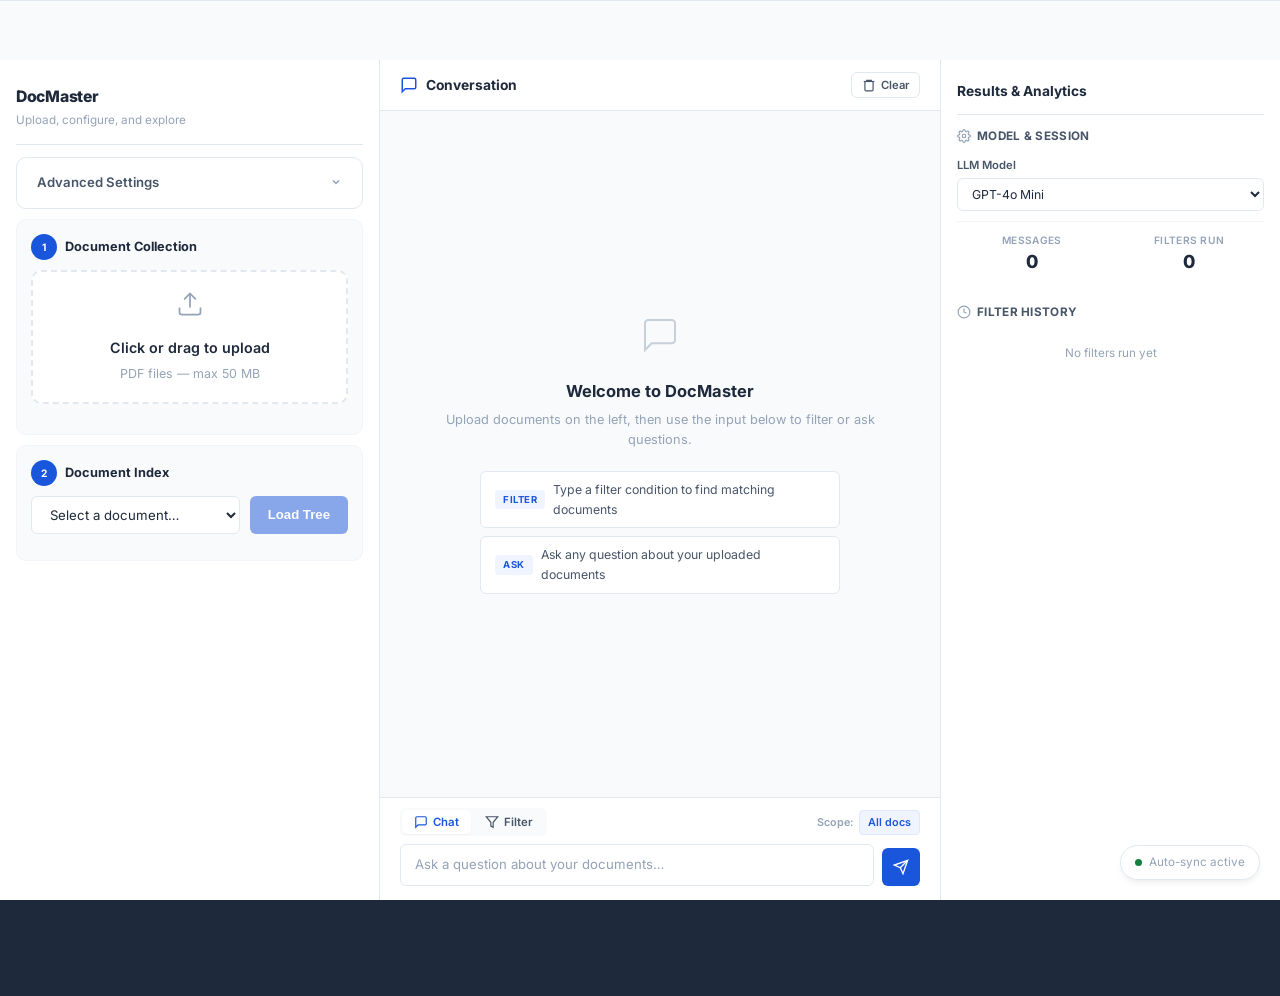
==== commit 7d21a177: "Update frontend" ====
--- a/demo.html
+++ b/demo.html
@@ -213,6 +213,10 @@
                         <div class="mini-card-value" id="miniDocTreeVal">0</div>
                         <div class="mini-card-label">Tree</div>
                     </div>
+                    <div class="result-mini-card" id="miniSemantic">
+                        <div class="mini-card-value" id="miniSemanticVal">0</div>
+                        <div class="mini-card-label">Semantic</div>
+                    </div>
                     <div class="result-mini-card" id="miniHyperedge">
                         <div class="mini-card-value" id="miniHyperedgeVal">0</div>
                         <div class="mini-card-label">Hyper</div>
@@ -226,19 +230,43 @@
                 <!-- Per-doc breakdown -->
                 <div class="right-doc-list" id="rightDocList"></div>
 
-                <!-- Token usage -->
+                <!-- Filter token usage -->
+                <div class="index-tokens-title" style="margin-bottom:6px;">Token Cost</div>
                 <div class="token-usage-bar">
                     <div class="token-item">
                         <span class="token-label">Tree</span>
                         <span class="token-value" id="rightDocTokens">—</span>
                     </div>
                     <div class="token-item">
+                        <span class="token-label">Semantic</span>
+                        <span class="token-value" id="rightSemanticTokens">—</span>
+                    </div>
+                    <div class="token-item">
                         <span class="token-label">Hyper</span>
                         <span class="token-value" id="rightHyperedgeTokens">—</span>
                     </div>
                     <div class="token-item">
                         <span class="token-label">Combined</span>
                         <span class="token-value" id="rightCombinedTokens">—</span>
+                    </div>
+                </div>
+
+                <!-- Index Construction Tokens -->
+                <div class="index-tokens-section" id="indexTokensSection" style="display:none;">
+                    <div class="index-tokens-title">Index Construction Tokens</div>
+                    <div class="token-usage-bar">
+                        <div class="token-item">
+                            <span class="token-label">Doc Tree</span>
+                            <span class="token-value" id="idxDocTreeTokens">—</span>
+                        </div>
+                        <div class="token-item">
+                            <span class="token-label">Semantic</span>
+                            <span class="token-value" id="idxSemanticTokens">—</span>
+                        </div>
+                        <div class="token-item">
+                            <span class="token-label">Hyperedge</span>
+                            <span class="token-value" id="idxHyperedgeTokens">—</span>
+                        </div>
                     </div>
                 </div>
             </div>
--- a/style.css
+++ b/style.css
@@ -5,12 +5,12 @@
 *, *::before, *::after { margin: 0; padding: 0; box-sizing: border-box; }
 
 :root {
-    --primary: #2563eb;
-    --primary-dark: #1d4ed8;
-    --primary-light: #eff6ff;
-    --primary-subtle: #dbeafe;
-    --accent: #0891b2;
-    --text: #0f172a;
+    --primary: #1a56db;
+    --primary-dark: #1e40af;
+    --primary-light: #f0f4ff;
+    --primary-subtle: #e0e7ff;
+    --accent: #0e7490;
+    --text: #1e293b;
     --text-secondary: #475569;
     --text-muted: #94a3b8;
     --border: #e2e8f0;
@@ -18,21 +18,27 @@
     --bg: #f8fafc;
     --bg-alt: #f1f5f9;
     --white: #ffffff;
-    --success: #059669;
-    --success-bg: #ecfdf5;
-    --error: #dc2626;
+    --success: #15803d;
+    --success-bg: #f0fdf4;
+    --error: #b91c1c;
     --error-bg: #fef2f2;
-    --shadow-xs: 0 1px 2px rgba(0,0,0,0.05);
-    --shadow-sm: 0 1px 3px rgba(0,0,0,0.06), 0 1px 2px rgba(0,0,0,0.04);
-    --shadow: 0 4px 6px -1px rgba(0,0,0,0.07), 0 2px 4px -2px rgba(0,0,0,0.05);
-    --shadow-md: 0 10px 15px -3px rgba(0,0,0,0.08), 0 4px 6px -4px rgba(0,0,0,0.05);
-    --shadow-lg: 0 20px 25px -5px rgba(0,0,0,0.08), 0 8px 10px -6px rgba(0,0,0,0.04);
-    --radius: 8px;
-    --radius-lg: 12px;
-    --radius-xl: 16px;
+    --shadow-xs: 0 1px 2px rgba(0,0,0,0.04);
+    --shadow-sm: 0 1px 3px rgba(0,0,0,0.05), 0 1px 2px rgba(0,0,0,0.03);
+    --shadow: 0 4px 6px -1px rgba(0,0,0,0.06), 0 2px 4px -2px rgba(0,0,0,0.04);
+    --shadow-md: 0 10px 15px -3px rgba(0,0,0,0.06), 0 4px 6px -4px rgba(0,0,0,0.04);
+    --shadow-lg: 0 20px 25px -5px rgba(0,0,0,0.06), 0 8px 10px -6px rgba(0,0,0,0.03);
+    --radius: 6px;
+    --radius-lg: 10px;
+    --radius-xl: 14px;
     --font: 'Inter', -apple-system, BlinkMacSystemFont, 'Segoe UI', sans-serif;
     --max-width: 1120px;
     --transition: 0.2s ease;
+
+    /* Academic method colors — muted, paper-friendly */
+    --color-tree: #1a56db;
+    --color-semantic: #b45309;
+    --color-hyperedge: #6d28d9;
+    --color-combined: #15803d;
 }
 
 html { scroll-behavior: smooth; }
@@ -978,29 +984,23 @@
 
 .tree-stats {
     background: var(--bg);
-    padding: 10px 14px;
+    padding: 8px 10px;
     border-radius: 6px;
-    margin-bottom: 14px;
-    display: flex;
-    align-items: center;
-    gap: 20px;
-    font-size: 0.83em;
+    margin-bottom: 10px;
+    display: flex;
+    align-items: center;
+    gap: 12px;
+    font-size: 0.78em;
     color: var(--text-secondary);
     border: 1px solid var(--border);
+    flex-wrap: wrap;
 }
 
 /* ── SVG Tree Graph Visualization ── */
 .tree-svg-wrapper {
-    overflow: auto;
-    max-height: 400px;
+    overflow: hidden;
     position: relative;
     padding: 8px 0;
-}
-
-.tree-svg-wrapper.tree-svg-modal {
-    max-height: none;
-    overflow: visible;
-    flex: 1;
 }
 
 .tree-svg {
@@ -1029,6 +1029,209 @@
     background: var(--primary);
     color: white;
     border-color: var(--primary);
+}
+
+.tree-toolbar {
+    display: flex;
+    align-items: center;
+    gap: 4px;
+    margin-left: auto;
+}
+
+.tree-ctrl-btn {
+    display: inline-flex;
+    align-items: center;
+    justify-content: center;
+    width: 26px;
+    height: 26px;
+    padding: 0;
+    color: var(--text-secondary);
+    background: white;
+    border: 1.5px solid var(--border);
+    border-radius: 6px;
+    cursor: pointer;
+    transition: all 0.2s ease;
+}
+
+.tree-ctrl-btn:hover {
+    color: var(--primary);
+    border-color: var(--primary-subtle);
+    background: var(--primary-bg);
+}
+
+/* ── Force graph (Obsidian-style) ── */
+.tree-force-graph {
+    overflow: hidden;
+    max-height: none;
+    position: relative;
+}
+
+.tree-force-graph-modal {
+    flex: 1;
+    max-height: none;
+    padding: 0;
+}
+
+.force-graph-tooltip {
+    position: absolute;
+    background: rgba(15, 23, 42, 0.9);
+    color: white;
+    padding: 4px 8px;
+    border-radius: 4px;
+    font-size: 0.72em;
+    pointer-events: none;
+    white-space: nowrap;
+    max-width: 280px;
+    overflow: hidden;
+    text-overflow: ellipsis;
+    z-index: 20;
+    backdrop-filter: blur(4px);
+}
+
+/* ── Panel stats view ── */
+.tree-stats-panel {
+    display: flex;
+    flex-direction: column;
+    gap: 12px;
+}
+
+.tree-stats-header {
+    display: flex;
+    align-items: center;
+    gap: 8px;
+}
+
+.tree-stats-filename {
+    font-size: 0.82em;
+    font-weight: 600;
+    color: var(--text);
+    overflow: hidden;
+    text-overflow: ellipsis;
+    white-space: nowrap;
+}
+
+.tree-stats-summary {
+    display: flex;
+    gap: 8px;
+}
+
+.tree-stat-chip {
+    flex: 1;
+    display: flex;
+    flex-direction: column;
+    align-items: center;
+    padding: 8px 4px;
+    background: var(--bg);
+    border: 1px solid var(--border);
+    border-radius: 8px;
+}
+
+.tree-stat-chip-value {
+    font-size: 1.2em;
+    font-weight: 700;
+    color: var(--text);
+    line-height: 1;
+}
+
+.tree-stat-chip-label {
+    font-size: 0.68em;
+    color: var(--text-muted);
+    margin-top: 2px;
+    text-transform: uppercase;
+    letter-spacing: 0.5px;
+}
+
+.tree-stats-breakdown {
+    display: flex;
+    flex-direction: column;
+    gap: 4px;
+}
+
+.tree-stat-row {
+    display: flex;
+    align-items: center;
+    gap: 8px;
+    padding: 4px 8px;
+    border-radius: 6px;
+    background: var(--bg);
+    font-size: 0.8em;
+}
+
+.tree-stat-type {
+    color: var(--text-secondary);
+    flex: 1;
+    text-transform: capitalize;
+}
+
+.tree-stat-value {
+    font-weight: 700;
+    color: var(--text);
+    font-size: 0.95em;
+}
+
+.tree-graph-btn {
+    display: flex;
+    align-items: center;
+    justify-content: center;
+    gap: 6px;
+    padding: 10px 16px;
+    font-size: 0.82em;
+    font-weight: 600;
+    color: var(--primary);
+    background: var(--primary-bg);
+    border: 1.5px solid var(--primary-subtle);
+    border-radius: 8px;
+    cursor: pointer;
+    transition: all 0.2s ease;
+    width: 100%;
+}
+
+.tree-graph-btn:hover {
+    background: var(--primary);
+    color: white;
+    border-color: var(--primary);
+}
+
+/* Legend */
+.tree-legend {
+    display: flex;
+    align-items: center;
+    gap: 8px;
+    flex-wrap: wrap;
+}
+
+.tree-legend-item {
+    display: inline-flex;
+    align-items: center;
+    gap: 3px;
+    font-size: 0.78em;
+    color: var(--text-secondary);
+}
+
+.tree-legend-dot {
+    width: 8px;
+    height: 8px;
+    border-radius: 50%;
+    display: inline-block;
+    flex-shrink: 0;
+}
+
+.tree-legend-count {
+    color: var(--text-muted);
+    font-size: 0.9em;
+}
+
+.tree-modal-legend {
+    gap: 10px;
+    padding: 4px 10px;
+}
+
+/* Modal graph body */
+.tree-modal-graph-body {
+    padding: 0;
+    overflow: hidden;
+    display: flex;
+    flex-direction: column;
 }
 
 .tree-empty { text-align: center; color: var(--text-muted); padding: 28px; font-size: 0.88em; }
@@ -2799,7 +3002,7 @@
    ================================================================ */
 .demo-layout-v2 {
     display: grid;
-    grid-template-columns: 320px 1fr 300px;
+    grid-template-columns: 420px 1fr 380px;
     gap: 0;
     min-height: calc(100vh - 60px);
     margin-top: 60px;
@@ -3095,14 +3298,14 @@
 /* Mini stat cards inside conversation */
 .conv-stats-row {
     display: grid;
-    grid-template-columns: repeat(3, 1fr);
-    gap: 8px;
+    grid-template-columns: repeat(4, 1fr);
+    gap: 6px;
     margin-bottom: 12px;
 }
 
 .conv-stat-card {
     text-align: center;
-    padding: 10px 6px;
+    padding: 8px 4px;
     background: var(--bg);
     border-radius: var(--radius);
     border: 1px solid var(--border-light);
@@ -3176,88 +3379,229 @@
     font-weight: 700;
 }
 
-.conv-badge.pass { background: #dcfce7; color: #166534; }
-.conv-badge.fail { background: #fef2f2; color: #991b1b; }
-
-/* Distribution chart in conversation */
-.conv-distribution {
+.conv-badge.pass { background: #e8f5e9; color: #2e7d32; }
+.conv-badge.fail { background: #fce4ec; color: #c62828; }
+
+/* ── Method comparison table ── */
+.conv-method-table {
+    margin-bottom: 14px;
+    border: 1px solid var(--border-light);
+    border-radius: 8px;
+    overflow: hidden;
+    font-size: 0.78em;
+}
+
+.conv-method-table-head {
+    display: grid;
+    grid-template-columns: 100px 56px 1fr 72px;
+    gap: 0;
+    padding: 5px 10px;
+    background: var(--bg-alt);
+    border-bottom: 1px solid var(--border-light);
+    font-size: 0.72em;
+    font-weight: 700;
+    color: var(--text-muted);
+    text-transform: uppercase;
+    letter-spacing: 0.4px;
+}
+
+.conv-method-row {
+    display: grid;
+    grid-template-columns: 100px 56px 1fr 72px;
+    gap: 0;
+    align-items: center;
+    padding: 6px 10px;
+    border-bottom: 1px solid var(--border-light);
+    transition: background 0.15s;
+}
+.conv-method-row:last-child { border-bottom: none; }
+.conv-method-row.has-match { background: #f0fdf4; }
+
+.conv-method-name {
+    display: flex;
+    align-items: center;
+    gap: 6px;
+    font-weight: 600;
+    color: var(--text);
+}
+.conv-method-dot {
+    width: 8px;
+    height: 8px;
+    border-radius: 50%;
+    flex-shrink: 0;
+}
+.conv-method-matched {
+    font-weight: 800;
+    color: var(--text);
+}
+.conv-method-total {
+    font-weight: 400;
+    color: var(--text-muted);
+}
+.conv-method-recall {
+    display: flex;
+    align-items: center;
+    gap: 6px;
+}
+.conv-recall-bar-wrap {
+    flex: 1;
+    height: 10px;
+    background: var(--bg-alt);
+    border-radius: 3px;
+    overflow: hidden;
+    min-width: 30px;
+}
+.conv-recall-bar-fill {
+    display: block;
+    height: 100%;
+    transition: width 0.7s cubic-bezier(0.4, 0, 0.2, 1);
+}
+.conv-recall-pct {
+    font-size: 0.85em;
+    font-weight: 700;
+    color: var(--text-secondary);
+    width: 28px;
+    text-align: right;
+    flex-shrink: 0;
+}
+.conv-method-tokens {
+    font-family: 'SF Mono', 'Fira Code', monospace;
+    font-size: 0.88em;
+    font-weight: 600;
+    color: var(--text-secondary);
+    text-align: right;
+}
+
+/* ── Token cost vertical bar chart ── */
+.conv-token-chart {
+    margin-bottom: 14px;
+    padding: 10px 12px 8px;
+    border: 1px solid var(--border-light);
+    border-radius: 8px;
+    background: var(--bg);
+}
+.conv-chart-title {
+    font-size: 0.72em;
+    font-weight: 700;
+    color: var(--text-muted);
+    text-transform: uppercase;
+    letter-spacing: 0.4px;
     margin-bottom: 10px;
 }
-
+.conv-chart-body {
+    display: flex;
+    gap: 6px;
+    align-items: flex-end;
+}
+.conv-chart-yaxis {
+    display: flex;
+    flex-direction: column;
+    justify-content: space-between;
+    height: 100px;
+    text-align: right;
+    flex-shrink: 0;
+    padding-bottom: 18px;
+}
+.conv-chart-yaxis span {
+    font-size: 0.65em;
+    color: var(--text-muted);
+    font-family: 'SF Mono', 'Fira Code', monospace;
+    line-height: 1;
+}
+.conv-chart-plot {
+    flex: 1;
+    position: relative;
+    height: 118px;
+}
+.conv-chart-grid {
+    position: absolute;
+    inset: 0 0 18px 0;
+    display: flex;
+    flex-direction: column;
+    justify-content: space-between;
+    pointer-events: none;
+}
+.conv-chart-gridline {
+    width: 100%;
+    height: 1px;
+    background: var(--border-light);
+}
+.conv-chart-bars {
+    position: absolute;
+    inset: 0 0 18px 0;
+    display: flex;
+    align-items: flex-end;
+    gap: 8px;
+    padding: 0 4px;
+}
+.conv-chart-col {
+    flex: 1;
+    display: flex;
+    flex-direction: column;
+    align-items: center;
+    height: 100%;
+}
+.conv-chart-bar-wrap {
+    flex: 1;
+    width: 100%;
+    display: flex;
+    flex-direction: column;
+    justify-content: flex-end;
+    align-items: center;
+    gap: 3px;
+}
+.conv-bar-value {
+    font-size: 0.62em;
+    font-weight: 700;
+    color: var(--text-secondary);
+    white-space: nowrap;
+}
+.conv-chart-bar {
+    width: 100%;
+    border-radius: 4px 4px 0 0;
+    transition: height 0.8s cubic-bezier(0.4, 0, 0.2, 1);
+    min-height: 2px;
+}
+.conv-chart-bar-label {
+    position: absolute;
+    bottom: 0;
+    height: 18px;
+    display: flex;
+    align-items: center;
+    font-size: 0.66em;
+    font-weight: 700;
+    white-space: nowrap;
+}
+.conv-chart-col { position: relative; }
+
+/* Per-doc section */
+.conv-doc-section {
+    margin-top: 2px;
+}
+
+/* Section title shared */
 .conv-dist-title {
     font-size: 0.72em;
     font-weight: 700;
     color: var(--text-muted);
     text-transform: uppercase;
-    letter-spacing: 0.3px;
+    letter-spacing: 0.4px;
     margin-bottom: 6px;
 }
 
-.conv-dist-bar-row {
-    display: flex;
-    align-items: center;
-    gap: 8px;
-    margin-bottom: 4px;
-}
-
-.conv-dist-label {
+/* Index construction tokens section */
+.index-tokens-section {
+    margin-top: 10px;
+    padding-top: 10px;
+    border-top: 1px solid var(--border);
+}
+.index-tokens-title {
     font-size: 0.72em;
     font-weight: 600;
-    color: var(--text-secondary);
-    width: 55px;
-    flex-shrink: 0;
-}
-
-.conv-dist-bar {
-    flex: 1;
-    height: 18px;
-    background: var(--bg-alt);
-    border-radius: 4px;
-    overflow: hidden;
-    position: relative;
-}
-
-.conv-dist-fill {
-    height: 100%;
-    border-radius: 4px;
-    transition: width 0.8s cubic-bezier(0.4, 0, 0.2, 1);
-    min-width: 0;
-}
-
-.conv-dist-fill.tree { background: linear-gradient(90deg, #2563eb, #60a5fa); }
-.conv-dist-fill.hyper { background: linear-gradient(90deg, #7c3aed, #a78bfa); }
-.conv-dist-fill.combined { background: linear-gradient(90deg, #059669, #34d399); }
-
-.conv-dist-count {
-    font-size: 0.72em;
-    font-weight: 700;
-    color: var(--text);
-    width: 30px;
-    text-align: right;
-    flex-shrink: 0;
-}
-
-/* Token usage inline */
-.conv-token-row {
-    display: flex;
-    gap: 6px;
-    flex-wrap: wrap;
-}
-
-.conv-token-chip {
-    display: inline-flex;
-    align-items: center;
-    gap: 4px;
-    padding: 3px 8px;
-    background: var(--bg);
-    border-radius: 4px;
-    font-size: 0.68em;
-    color: var(--text-muted);
-}
-
-.conv-token-chip strong {
-    color: var(--text-secondary);
-    font-weight: 700;
+    color: var(--text-muted);
+    text-transform: uppercase;
+    letter-spacing: 0.05em;
+    margin-bottom: 6px;
 }
 
 /* Sources in conversation */
@@ -3544,8 +3888,8 @@
 
 .result-mini-cards {
     display: grid;
-    grid-template-columns: repeat(3, 1fr);
-    gap: 6px;
+    grid-template-columns: repeat(4, 1fr);
+    gap: 5px;
     margin-bottom: 10px;
 }
 
@@ -3617,20 +3961,25 @@
     font-weight: 700;
 }
 
-.right-badge.pass { background: #dcfce7; color: #166534; }
-.right-badge.fail { background: #fef2f2; color: #991b1b; }
+.right-badge.pass { background: #e8f5e9; color: #2e7d32; }
+.right-badge.fail { background: #fce4ec; color: #c62828; }
 
 /* Token usage bar */
 .token-usage-bar {
-    display: flex;
+    display: grid;
+    grid-template-columns: repeat(2, 1fr);
     gap: 4px;
-    flex-wrap: wrap;
 }
 
 .token-item {
     display: flex;
     align-items: center;
-    gap: 3px;
+    justify-content: space-between;
+    gap: 4px;
+    padding: 3px 6px;
+    background: var(--bg);
+    border-radius: 4px;
+    border: 1px solid var(--border-light);
     padding: 3px 7px;
     background: var(--bg);
     border-radius: 4px;
@@ -4080,9 +4429,14 @@
 .hidden { display: none; }
 
 /* ── Responsive ── */
+@media (max-width: 1400px) {
+    .demo-layout-v2 {
+        grid-template-columns: 380px 1fr 340px;
+    }
+}
 @media (max-width: 1200px) {
     .demo-layout-v2 {
-        grid-template-columns: 280px 1fr 260px;
+        grid-template-columns: 340px 1fr 300px;
     }
 }
 
